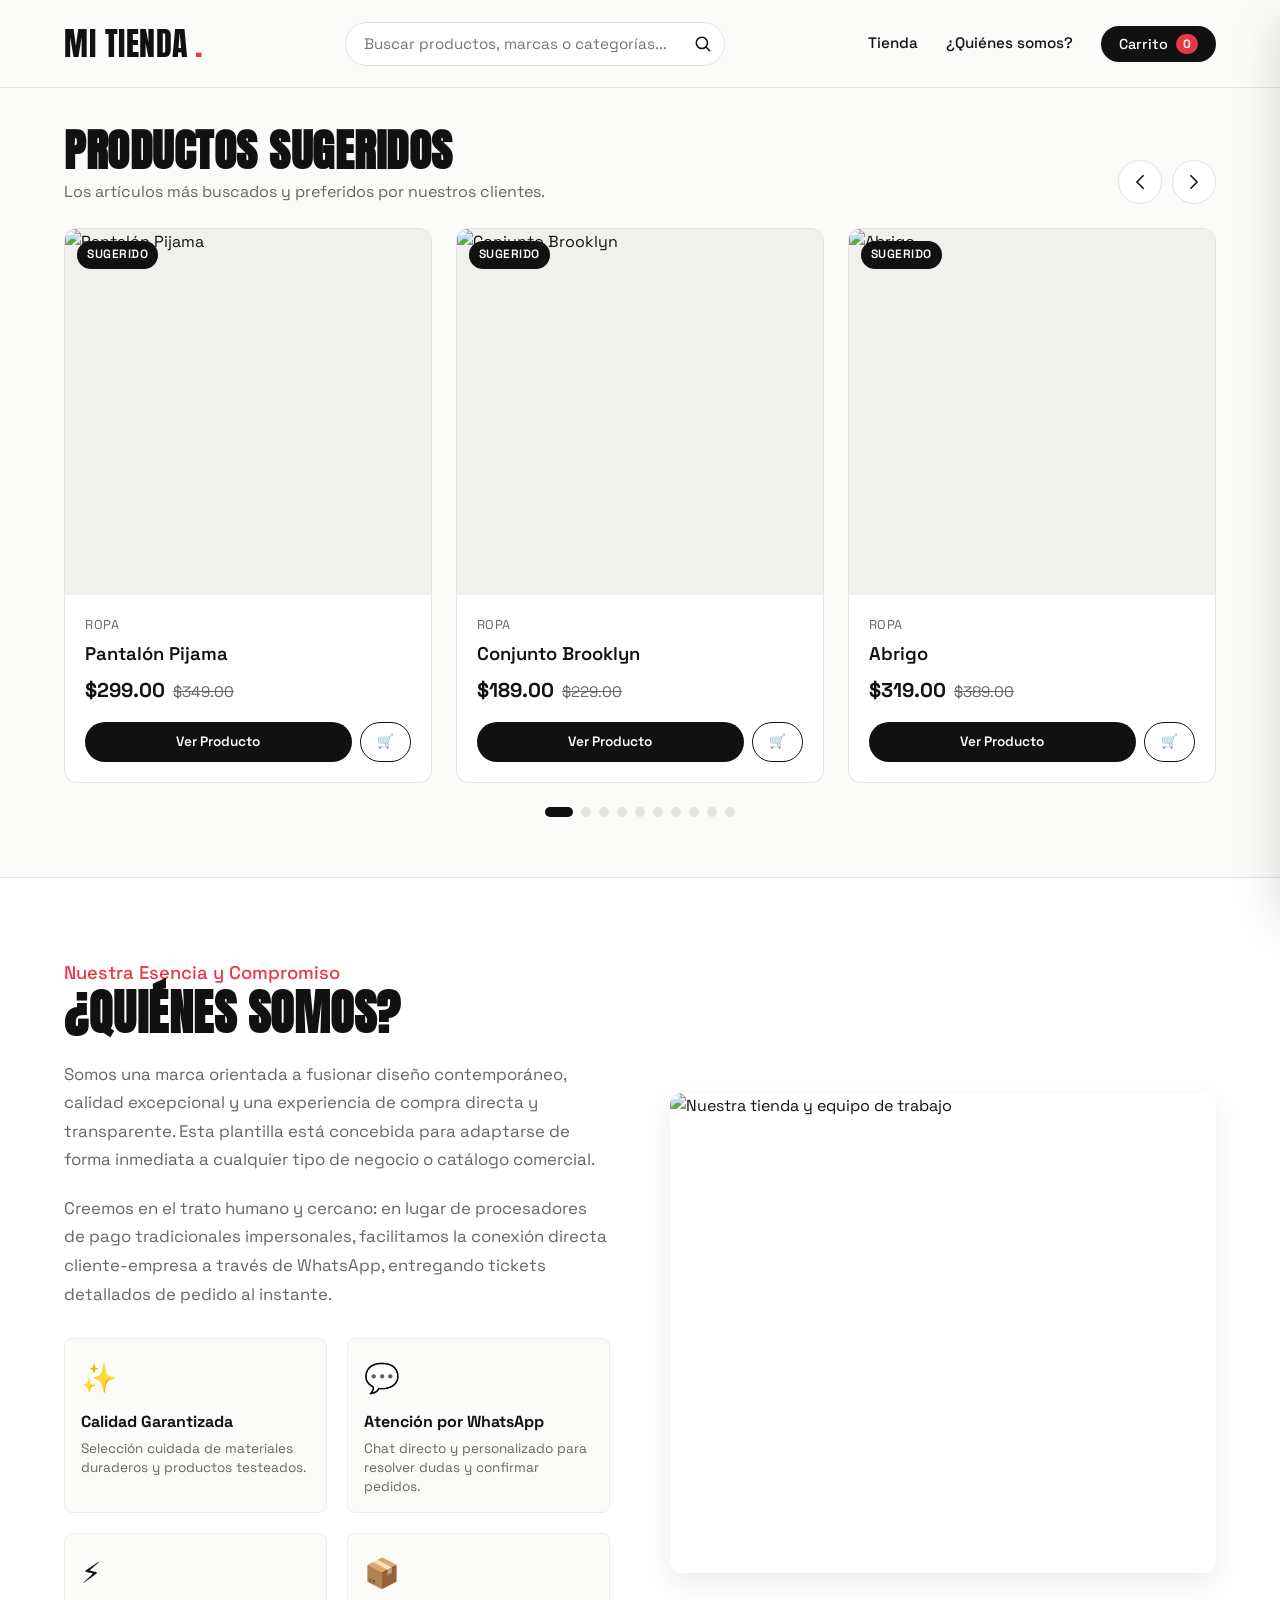
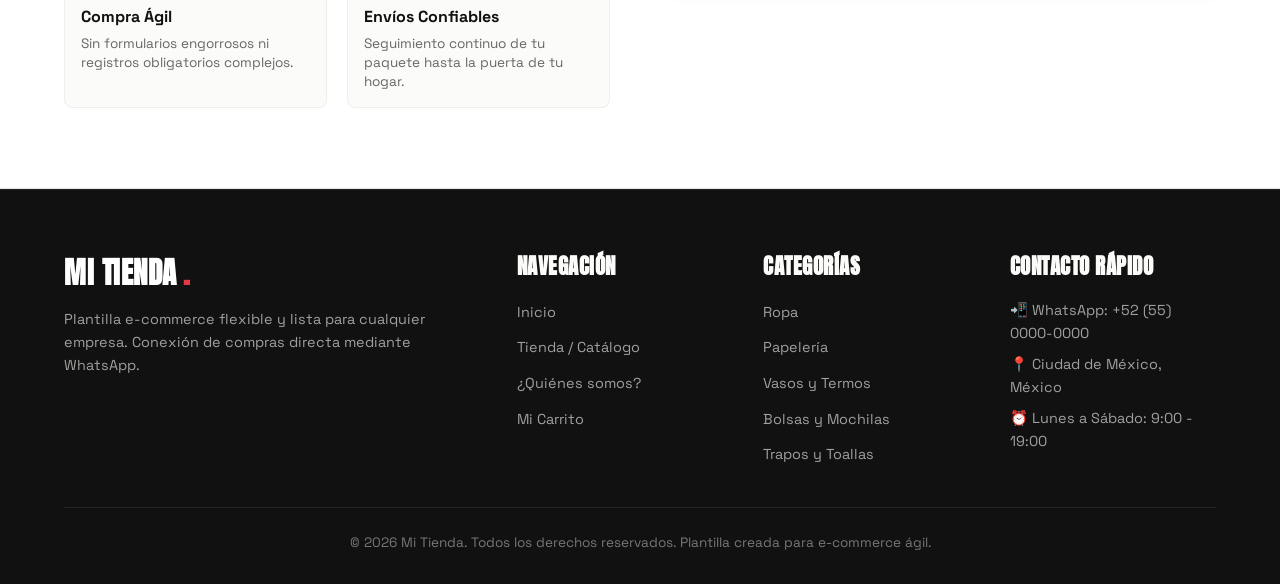
==== index.html @ 769f11dd "Versión inicial de PaginaPapeleria con catálogo de 44 productos" ====
<!DOCTYPE html>
<html lang="es">
<head>
  <meta charset="UTF-8">
  <meta name="viewport" content="width=device-width, initial-scale=1.0">
  <title>Mi Tienda | Plantilla E-commerce</title>
  
  <!-- Fuentes Google: Anton (Titulares modernos e impactantes) y Space Grotesk (Texto limpio) -->
  <link rel="preconnect" href="https://fonts.googleapis.com">
  <link rel="preconnect" href="https://fonts.gstatic.com" crossorigin>
  <link href="https://fonts.googleapis.com/css2?family=Anton&family=Space+Grotesk:wght@400;500;600;700&display=swap" rel="stylesheet">

  <link rel="stylesheet" href="style.css">
</head>
<body>

  <!-- ============================================================
       HEADER PRINCIPAL
       ============================================================ -->
  <header class="header">
    <div class="header-contenido">

      <!-- Logo de la tienda -->
      <a href="index.html" class="logo">
        Mi Tienda<span>.</span>
      </a>

      <!-- Barra de búsqueda interactiva: se expande y muestra categorías al dar clic -->
      <div class="buscador-wrapper expandible">
        <form id="form-buscador" class="buscador-form">
          <input 
            type="text" 
            id="buscador-input" 
            class="buscador-input" 
            placeholder="Buscar productos, marcas o categorías..." 
            autocomplete="off"
            aria-label="Buscar productos"
          >
          <button type="submit" class="buscador-btn" aria-label="Realizar búsqueda">
            <svg width="18" height="18" fill="none" stroke="currentColor" stroke-width="2" viewBox="0 0 24 24">
              <path stroke-linecap="round" stroke-linejoin="round" d="M21 21l-5.197-5.197m0 0A7.5 7.5 0 105.196 5.196a7.5 7.5 0 0010.607 10.607z" />
            </svg>
          </button>
        </form>

        <!-- Menú flotante de categorías que aparece al expandirse -->
        <div class="categorias-dropdown" id="categorias-dropdown">
          <div class="categorias-dropdown-titulo">Explorar por categoría</div>
          <div class="categorias-lista-chips">
            <a href="tienda.html?categoria=Ropa" class="categoria-chip">👗 Ropa</a>
            <a href="tienda.html?categoria=Papeler%C3%ADa" class="categoria-chip">✏️ Papelería</a>
            <a href="tienda.html?categoria=Vasos%20y%20Termos" class="categoria-chip">🥤 Vasos y Termos</a>
            <a href="tienda.html?categoria=Bolsas%20y%20Mochilas" class="categoria-chip">🎒 Bolsas y Mochilas</a>
            <a href="tienda.html?categoria=Trapos%20y%20Toallas" class="categoria-chip">🧼 Trapos y Toallas</a>
          </div>
        </div>
      </div>

      <!-- Botón menú móvil (hamburguesa) -->
      <button id="btn-menu" class="btn-menu" aria-label="Abrir menú" aria-expanded="false" aria-controls="menu">
        <span class="barra"></span>
        <span class="barra"></span>
        <span class="barra"></span>
      </button>

      <!-- Menú de enlaces principales -->
      <nav id="menu" class="menu" aria-label="Navegación principal">
        <a href="tienda.html" class="menu-enlace">Tienda</a>
        <a href="#acerca" class="menu-enlace">¿Quiénes somos?</a>
        <button class="btn-carrito-header" id="btn-abrir-carrito" aria-label="Ver carrito">
          <span>Carrito</span>
          <span class="badge-contador" id="contador">0</span>
        </button>
      </nav>

    </div>
  </header>

  <!-- ============================================================
       CUERPO PRINCIPAL (MAIN)
       ============================================================ -->
  <main>
    
    <!-- 1. CARRUSEL CON PRODUCTOS MÁS VENDIDOS O SUGERIDOS -->
    <section class="hero-carrusel-seccion">
      <div class="carrusel-encabezado">
        <div class="carrusel-titulos">
          <h2>Productos Sugeridos</h2>
          <p>Los artículos más buscados y preferidos por nuestros clientes.</p>
        </div>
        <div class="carrusel-controles-nav">
          <button id="carrusel-btn-prev" class="btn-carrusel-nav" aria-label="Anterior">
            <svg width="20" height="20" fill="none" stroke="currentColor" stroke-width="2" viewBox="0 0 24 24">
              <path stroke-linecap="round" stroke-linejoin="round" d="M15.75 19.5L8.25 12l7.5-7.5" />
            </svg>
          </button>
          <button id="carrusel-btn-next" class="btn-carrusel-nav" aria-label="Siguiente">
            <svg width="20" height="20" fill="none" stroke="currentColor" stroke-width="2" viewBox="0 0 24 24">
              <path stroke-linecap="round" stroke-linejoin="round" d="M8.25 4.5l7.5 7.5-7.5 7.5" />
            </svg>
          </button>
        </div>
      </div>

      <!-- Contenedor del carrusel con sus tarjetas generadas con JavaScript -->
      <div class="carrusel-viewport">
        <div class="carrusel-track" id="carrusel-track">
          <!-- Tarjetas renderizadas automáticamente desde productos.js -->
        </div>
      </div>

      <!-- Indicadores de puntos -->
      <div class="carrusel-dots" id="carrusel-dots"></div>
    </section>

    <!-- 2. APARTADO: ¿QUIÉNES SOMOS? (ACERCA DE LA EMPRESA) -->
    <section id="acerca" class="acerca-seccion">
      <div class="acerca-contenido">
        
        <div class="acerca-texto">
          <span class="acerca-subtitulo">Nuestra Esencia y Compromiso</span>
          <h2>¿Quiénes somos?</h2>
          <p>
            Somos una marca orientada a fusionar diseño contemporáneo, calidad excepcional y una experiencia de compra directa y transparente. Esta plantilla está concebida para adaptarse de forma inmediata a cualquier tipo de negocio o catálogo comercial.
          </p>
          <p>
            Creemos en el trato humano y cercano: en lugar de procesadores de pago tradicionales impersonales, facilitamos la conexión directa cliente-empresa a través de WhatsApp, entregando tickets detallados de pedido al instante.
          </p>

          <!-- Tarjetas de pilares / beneficios -->
          <div class="acerca-grid-features">
            <div class="feature-card">
              <span class="feature-icono">✨</span>
              <h4>Calidad Garantizada</h4>
              <p>Selección cuidada de materiales duraderos y productos testeados.</p>
            </div>
            <div class="feature-card">
              <span class="feature-icono">💬</span>
              <h4>Atención por WhatsApp</h4>
              <p>Chat directo y personalizado para resolver dudas y confirmar pedidos.</p>
            </div>
            <div class="feature-card">
              <span class="feature-icono">⚡</span>
              <h4>Compra Ágil</h4>
              <p>Sin formularios engorrosos ni registros obligatorios complejos.</p>
            </div>
            <div class="feature-card">
              <span class="feature-icono">📦</span>
              <h4>Envíos Confiables</h4>
              <p>Seguimiento continuo de tu paquete hasta la puerta de tu hogar.</p>
            </div>
          </div>
        </div>

        <div class="acerca-imagen-box">
          <img 
            src="https://images.unsplash.com/photo-1441986300917-64674bd600d8?auto=format&fit=crop&w=1000&q=80" 
            alt="Nuestra tienda y equipo de trabajo"
            loading="lazy"
          >
        </div>

      </div>
    </section>

  </main>

  <!-- ============================================================
       DRAWER LATERAL DEL CARRITO
       ============================================================ -->
  <div class="drawer-backdrop" id="drawer-backdrop"></div>
  <aside class="carrito-drawer" id="carrito-drawer" aria-label="Carrito de compras">
    <div class="drawer-header">
      <h3>Tu Carrito</h3>
      <button class="btn-cerrar-drawer" id="btn-cerrar-drawer" aria-label="Cerrar carrito">&times;</button>
    </div>
    
    <div class="drawer-body" id="drawer-lista-items">
      <!-- Los artículos agregados se renderizan aquí dinámicamente -->
    </div>

    <div class="drawer-footer">
      <div class="drawer-total-fila">
        <span>Total:</span>
        <span id="drawer-total-precio">$0.00</span>
      </div>
      <div class="drawer-acciones">
        <button class="btn btn-whatsapp btn-bloque" id="btn-drawer-checkout">
          Simular Compra y Mandar Ticket
        </button>
        <a href="carrito.html" class="btn btn-secundario btn-bloque">
          Ver Carrito Completo
        </a>
      </div>
    </div>
  </aside>

  <!-- ============================================================
       POP-UP / MODAL DE SIMULACIÓN DE COMPRA CON TICKET WHATSAPP
       ============================================================ -->
  <div class="modal-overlay" id="ticket-modal-overlay" role="dialog" aria-modal="true">
    <div class="ticket-card">
      <div class="ticket-header">
        <div class="ticket-header-icono">✓</div>
        <h3>¡Ticket Generado con Éxito!</h3>
        <p>Tu orden ha sido registrada para envío a WhatsApp</p>
      </div>

      <div class="ticket-cuerpo">
        <div class="ticket-meta-info">
          <span>Ticket: <strong class="ticket-numero" id="ticket-numero">#TK-000000</strong></span>
          <span id="ticket-fecha">--/--/----</span>
        </div>

        <div class="ticket-divider-dentado"></div>

        <div class="ticket-lista-articulos" id="ticket-articulos-lista">
          <!-- Filas de productos del ticket -->
        </div>

        <div class="ticket-total-fila">
          <span>Total de la Orden:</span>
          <span id="ticket-total-valor">$0.00</span>
        </div>

        <div class="ticket-alerta-info">
          <span>📱</span>
          <div>
            <strong>Simulación de Compra:</strong> En esta plantilla se crea el ticket y se simula la apertura del chat de WhatsApp con la empresa para formalizar el pedido.
          </div>
        </div>

        <div class="ticket-acciones">
          <button class="btn btn-primario btn-bloque" id="btn-cerrar-ticket">
            Aceptar y Continuar
          </button>
          <a href="tienda.html" class="btn btn-secundario btn-bloque" onclick="cerrarTicketModal()">
            Explorar más productos
          </a>
        </div>
      </div>
    </div>
  </div>

  <!-- ============================================================
       FOOTER
       ============================================================ -->
  <footer class="footer">
    <div class="footer-contenido">
      <div class="footer-col">
        <h4 class="logo" style="color: #ffffff; font-size: 1.8rem; margin-bottom: 12px;">Mi Tienda<span>.</span></h4>
        <p>
          Plantilla e-commerce flexible y lista para cualquier empresa. Conexión de compras directa mediante WhatsApp.
        </p>
      </div>
      <div class="footer-col">
        <h4>Navegación</h4>
        <ul class="footer-links">
          <li><a href="index.html">Inicio</a></li>
          <li><a href="tienda.html">Tienda / Catálogo</a></li>
          <li><a href="#acerca">¿Quiénes somos?</a></li>
          <li><a href="carrito.html">Mi Carrito</a></li>
        </ul>
      </div>
      <div class="footer-col">
        <h4>Categorías</h4>
        <ul class="footer-links">
          <li><a href="tienda.html?categoria=Ropa">Ropa</a></li>
          <li><a href="tienda.html?categoria=Papeler%C3%ADa">Papelería</a></li>
          <li><a href="tienda.html?categoria=Vasos%20y%20Termos">Vasos y Termos</a></li>
          <li><a href="tienda.html?categoria=Bolsas%20y%20Mochilas">Bolsas y Mochilas</a></li>
          <li><a href="tienda.html?categoria=Trapos%20y%20Toallas">Trapos y Toallas</a></li>
        </ul>
      </div>
      <div class="footer-col">
        <h4>Contacto Rápido</h4>
        <p style="margin-bottom: 8px;">📲 WhatsApp: +52 (55) 0000-0000</p>
        <p style="margin-bottom: 8px;">📍 Ciudad de México, México</p>
        <p>⏰ Lunes a Sábado: 9:00 - 19:00</p>
      </div>
    </div>
    <div class="footer-bottom">
      &copy; 2026 Mi Tienda. Todos los derechos reservados. Plantilla creada para e-commerce ágil.
    </div>
  </footer>

  <!-- Scripts: Datos modulares y lógica de la plantilla -->
  <script src="productos.js"></script>
  <script src="script.js"></script>
</body>
</html>
---- style.css ----
/* ============================================================
   ESTILOS GENERALES Y VARIABLES - PLANTILLA E-COMMERCE
   ============================================================ */
:root {
  --color-fondo: #fbfbf9;
  --color-superficie: #ffffff;
  --color-texto: #111111;
  --color-texto-secundario: #666663;
  --color-borde: #e3e3df;
  --color-borde-suave: #eeeeea;
  --color-acento: #111111;
  --color-acento-hover: #333333;
  --color-destacado: #e63946;
  --color-whatsapp: #25d366;
  --color-whatsapp-oscuro: #128c7e;
  --color-badge-bg: #f0f0ec;
  --sombra-suave: 0 4px 16px rgba(0, 0, 0, 0.05);
  --sombra-media: 0 10px 30px rgba(0, 0, 0, 0.08);
  --sombra-elevada: 0 20px 45px rgba(0, 0, 0, 0.15);
  
  --fuente-titulo: "Anton", "Bebas Neue", Impact, sans-serif;
  --fuente-texto: "Space Grotesk", system-ui, -apple-system, "Segoe UI", sans-serif;
  
  --alto-header: 88px;
  --margen-lateral: 5vw;
  --radio-borde: 12px;
  --radio-borde-sm: 8px;
  --radio-borde-full: 9999px;
  --transicion-rapida: 0.25s cubic-bezier(0.16, 1, 0.3, 1);
}

/* Reset y caja */
*, *::before, *::after {
  box-sizing: border-box;
  margin: 0;
  padding: 0;
}

html {
  scroll-behavior: smooth;
}

body {
  font-family: var(--fuente-texto);
  background: var(--color-fondo);
  color: var(--color-texto);
  line-height: 1.6;
  padding-top: var(--alto-header);
  min-height: 100vh;
  display: flex;
  flex-direction: column;
}

img {
  max-width: 100%;
  height: auto;
  display: block;
}

button, input, select {
  font-family: inherit;
}

a {
  color: inherit;
  text-decoration: none;
}

/* ============================================================
   HEADER PRINCIPAL
   ============================================================ */
.header {
  position: fixed;
  top: 0;
  left: 0;
  right: 0;
  z-index: 1000;
  height: var(--alto-header);
  background: rgba(251, 251, 249, 0.95);
  backdrop-filter: blur(12px);
  border-bottom: 1px solid var(--color-borde);
  transition: all var(--transicion-rapida);
}

.header-contenido {
  display: flex;
  align-items: center;
  justify-content: space-between;
  height: 100%;
  padding: 0 var(--margen-lateral);
  gap: 20px;
  max-width: 1440px;
  margin: 0 auto;
}

/* Logo */
.logo {
  font-family: var(--fuente-titulo);
  font-size: 2rem;
  letter-spacing: 0.5px;
  text-transform: uppercase;
  color: var(--color-texto);
  display: inline-flex;
  align-items: center;
  gap: 6px;
  white-space: nowrap;
  flex-shrink: 0;
}

.logo span {
  color: var(--color-destacado);
}

/* Contenedor del Buscador */
.buscador-wrapper {
  position: relative;
  flex: 0 1 380px;
  transition: flex var(--transicion-rapida), width var(--transicion-rapida);
}

/* Expansión en index.html cuando el input tiene foco o está activo */
.buscador-wrapper.expandible.expandido,
.buscador-wrapper.expandible:focus-within {
  flex: 0 1 540px;
}

.buscador-form {
  position: relative;
  display: flex;
  align-items: center;
  width: 100%;
}

.buscador-input {
  width: 100%;
  height: 44px;
  padding: 0 44px 0 18px;
  background: var(--color-superficie);
  border: 1px solid var(--color-borde);
  border-radius: var(--radio-borde-full);
  font-size: 0.95rem;
  color: var(--color-texto);
  transition: all var(--transicion-rapida);
  outline: none;
}

.buscador-input:focus {
  border-color: var(--color-texto);
  box-shadow: 0 0 0 3px rgba(17, 17, 17, 0.08);
}

.buscador-btn {
  position: absolute;
  right: 6px;
  top: 50%;
  transform: translateY(-50%);
  width: 32px;
  height: 32px;
  border-radius: 50%;
  border: none;
  background: none;
  color: var(--color-texto);
  cursor: pointer;
  display: flex;
  align-items: center;
  justify-content: center;
  transition: background var(--transicion-rapida);
}

.buscador-btn:hover {
  background: var(--color-badge-bg);
}

/* Menú flotante de categorías que aparece al expandirse en index */
.categorias-dropdown {
  position: absolute;
  top: calc(100% + 10px);
  left: 0;
  right: 0;
  background: var(--color-superficie);
  border: 1px solid var(--color-borde);
  border-radius: var(--radio-borde);
  padding: 16px;
  box-shadow: var(--sombra-elevada);
  opacity: 0;
  visibility: hidden;
  transform: translateY(-8px);
  transition: all var(--transicion-rapida);
  z-index: 1001;
}

.buscador-wrapper.expandible.mostrar-dropdown .categorias-dropdown {
  opacity: 1;
  visibility: visible;
  transform: translateY(0);
}

.categorias-dropdown-titulo {
  font-size: 0.75rem;
  text-transform: uppercase;
  letter-spacing: 1px;
  color: var(--color-texto-secundario);
  margin-bottom: 12px;
  font-weight: 600;
}

.categorias-lista-chips {
  display: flex;
  flex-wrap: wrap;
  gap: 8px;
}

.categoria-chip {
  padding: 6px 14px;
  background: var(--color-badge-bg);
  border: 1px solid transparent;
  border-radius: var(--radio-borde-full);
  font-size: 0.85rem;
  color: var(--color-texto);
  cursor: pointer;
  transition: all 0.2s ease;
  white-space: nowrap;
}

.categoria-chip:hover {
  background: var(--color-texto);
  color: #ffffff;
  transform: translateY(-1px);
}

/* Menú de navegación */
.menu {
  display: flex;
  align-items: center;
  gap: 28px;
  flex-shrink: 0;
}

.menu-enlace {
  position: relative;
  font-size: 0.95rem;
  font-weight: 500;
  color: var(--color-texto);
  text-decoration: none;
  padding: 6px 0;
  transition: color 0.2s ease;
  display: inline-flex;
  align-items: center;
  gap: 6px;
}

.menu-enlace:hover {
  color: var(--color-destacado);
}

.menu-enlace::after {
  content: "";
  position: absolute;
  left: 0;
  bottom: 0;
  width: 100%;
  height: 2px;
  background: var(--color-destacado);
  transform: scaleX(0);
  transform-origin: left;
  transition: transform 0.25s ease;
}

.menu-enlace:hover::after,
.menu-enlace.activo::after {
  transform: scaleX(1);
}

/* Botón Carrito en Header */
.btn-carrito-header {
  position: relative;
  display: inline-flex;
  align-items: center;
  gap: 8px;
  background: var(--color-texto);
  color: #ffffff;
  padding: 8px 18px;
  border-radius: var(--radio-borde-full);
  border: none;
  font-weight: 500;
  font-size: 0.9rem;
  cursor: pointer;
  transition: transform 0.2s ease, background 0.2s ease;
}

.btn-carrito-header:hover {
  background: var(--color-acento-hover);
  transform: translateY(-1px);
}

.badge-contador {
  background: var(--color-destacado);
  color: #ffffff;
  font-size: 0.75rem;
  font-weight: bold;
  padding: 2px 7px;
  border-radius: var(--radio-borde-full);
}

/* Botón hamburguesa (móvil) */
.btn-menu {
  display: none;
  flex-direction: column;
  justify-content: center;
  gap: 5px;
  width: 40px;
  height: 40px;
  padding: 8px;
  border: none;
  background: none;
  cursor: pointer;
  z-index: 1002;
}

.btn-menu .barra {
  display: block;
  width: 100%;
  height: 2px;
  background: var(--color-texto);
  transition: transform 0.3s, opacity 0.3s;
}

.btn-menu.abierto .barra:nth-child(1) {
  transform: translateY(7px) rotate(45deg);
}

.btn-menu.abierto .barra:nth-child(2) {
  opacity: 0;
}

.btn-menu.abierto .barra:nth-child(3) {
  transform: translateY(-7px) rotate(-45deg);
}

/* ============================================================
   DRAWER / OFFCANVAS DEL CARRITO
   ============================================================ */
.drawer-backdrop {
  position: fixed;
  top: 0;
  left: 0;
  right: 0;
  bottom: 0;
  background: rgba(0, 0, 0, 0.45);
  backdrop-filter: blur(4px);
  z-index: 2000;
  opacity: 0;
  visibility: hidden;
  transition: all 0.3s ease;
}

.drawer-backdrop.activo {
  opacity: 1;
  visibility: visible;
}

.carrito-drawer {
  position: fixed;
  top: 0;
  right: 0;
  bottom: 0;
  width: 100%;
  max-width: 440px;
  background: var(--color-superficie);
  box-shadow: var(--sombra-elevada);
  z-index: 2001;
  transform: translateX(100%);
  transition: transform 0.35s cubic-bezier(0.16, 1, 0.3, 1);
  display: flex;
  flex-direction: column;
}

.carrito-drawer.abierto {
  transform: translateX(0);
}

.drawer-header {
  display: flex;
  align-items: center;
  justify-content: space-between;
  padding: 20px 24px;
  border-bottom: 1px solid var(--color-borde);
}

.drawer-header h3 {
  font-family: var(--fuente-titulo);
  font-size: 1.4rem;
  letter-spacing: 0.5px;
}

.btn-cerrar-drawer {
  background: none;
  border: none;
  font-size: 1.5rem;
  cursor: pointer;
  color: var(--color-texto-secundario);
  transition: color 0.2s;
}

.btn-cerrar-drawer:hover {
  color: var(--color-texto);
}

.drawer-body {
  flex: 1;
  overflow-y: auto;
  padding: 20px 24px;
}

.drawer-item {
  display: flex;
  gap: 16px;
  padding-bottom: 16px;
  margin-bottom: 16px;
  border-bottom: 1px solid var(--color-borde-suave);
  align-items: center;
}

.drawer-item-img {
  width: 70px;
  height: 70px;
  border-radius: var(--radio-borde-sm);
  object-fit: cover;
  background: var(--color-badge-bg);
}

.drawer-item-info {
  flex: 1;
}

.drawer-item-titulo {
  font-weight: 500;
  font-size: 0.95rem;
  margin-bottom: 4px;
  line-height: 1.3;
}

.drawer-item-precio {
  font-size: 0.9rem;
  font-weight: 600;
  color: var(--color-texto);
}

.drawer-item-cantidad {
  display: flex;
  align-items: center;
  gap: 10px;
  margin-top: 8px;
}

.btn-cant {
  width: 24px;
  height: 24px;
  border: 1px solid var(--color-borde);
  border-radius: 4px;
  background: var(--color-superficie);
  cursor: pointer;
  display: inline-flex;
  align-items: center;
  justify-content: center;
  font-weight: bold;
}

.btn-cant:hover {
  background: var(--color-badge-bg);
}

.btn-eliminar-item {
  background: none;
  border: none;
  color: #999;
  cursor: pointer;
  font-size: 1.1rem;
  padding: 4px;
  transition: color 0.2s;
}

.btn-eliminar-item:hover {
  color: var(--color-destacado);
}

.carrito-vacio-msg {
  text-align: center;
  padding: 40px 20px;
  color: var(--color-texto-secundario);
}

.carrito-vacio-msg svg {
  margin: 0 auto 16px;
  opacity: 0.4;
}

.drawer-footer {
  padding: 20px 24px;
  border-top: 1px solid var(--color-borde);
  background: #fafaf8;
}

.drawer-total-fila {
  display: flex;
  justify-content: space-between;
  align-items: center;
  margin-bottom: 16px;
  font-size: 1.1rem;
  font-weight: 600;
}

.drawer-total-fila span:last-child {
  font-size: 1.3rem;
  font-weight: 700;
}

.drawer-acciones {
  display: flex;
  flex-direction: column;
  gap: 10px;
}

/* ============================================================
   BOTONES ESTILIZADOS
   ============================================================ */
.btn {
  display: inline-flex;
  align-items: center;
  justify-content: center;
  gap: 8px;
  padding: 12px 24px;
  border-radius: var(--radio-borde-full);
  font-size: 0.95rem;
  font-weight: 600;
  cursor: pointer;
  border: 1px solid transparent;
  transition: all 0.2s ease;
  text-decoration: none;
  text-align: center;
}

.btn-primario {
  background: var(--color-texto);
  color: #ffffff;
}

.btn-primario:hover {
  background: var(--color-acento-hover);
  transform: translateY(-2px);
  box-shadow: var(--sombra-media);
}

.btn-secundario {
  background: transparent;
  border-color: var(--color-texto);
  color: var(--color-texto);
}

.btn-secundario:hover {
  background: var(--color-texto);
  color: #ffffff;
}

.btn-whatsapp {
  background: var(--color-whatsapp);
  color: #ffffff;
}

.btn-whatsapp:hover {
  background: var(--color-whatsapp-oscuro);
  transform: translateY(-2px);
  box-shadow: 0 8px 20px rgba(37, 211, 102, 0.3);
}

.btn-sm {
  padding: 8px 16px;
  font-size: 0.85rem;
}

.btn-bloque {
  width: 100%;
}

/* ============================================================
   HERO / CARRUSEL DE PRODUCTOS DESTACADOS (index.html)
   ============================================================ */
.hero-carrusel-seccion {
  padding: 40px var(--margen-lateral) 60px;
  max-width: 1440px;
  margin: 0 auto;
  width: 100%;
}

.carrusel-encabezado {
  display: flex;
  justify-content: space-between;
  align-items: flex-end;
  margin-bottom: 24px;
}

.carrusel-titulos h2 {
  font-family: var(--fuente-titulo);
  font-size: 2.8rem;
  line-height: 1;
  text-transform: uppercase;
  letter-spacing: 0.5px;
}

.carrusel-titulos p {
  color: var(--color-texto-secundario);
  font-size: 1rem;
  margin-top: 6px;
}

.carrusel-controles-nav {
  display: flex;
  gap: 10px;
}

.btn-carrusel-nav {
  width: 44px;
  height: 44px;
  border-radius: 50%;
  background: var(--color-superficie);
  border: 1px solid var(--color-borde);
  display: flex;
  align-items: center;
  justify-content: center;
  cursor: pointer;
  transition: all 0.2s ease;
  color: var(--color-texto);
}

.btn-carrusel-nav:hover {
  background: var(--color-texto);
  color: #ffffff;
}

/* Contenedor del Carrusel */
.carrusel-viewport {
  overflow: hidden;
  position: relative;
  border-radius: var(--radio-borde);
}

.carrusel-track {
  display: flex;
  transition: transform 0.5s cubic-bezier(0.25, 1, 0.5, 1);
  gap: 24px;
}

/* Tarjeta de Producto */
.producto-card {
  flex: 0 0 calc((100% - 48px) / 3); /* 3 por fila en desktop */
  background: var(--color-superficie);
  border: 1px solid var(--color-borde);
  border-radius: var(--radio-borde);
  overflow: hidden;
  transition: all var(--transicion-rapida);
  display: flex;
  flex-direction: column;
}

.producto-card:hover {
  transform: translateY(-6px);
  box-shadow: var(--sombra-media);
  border-color: #cfcfcb;
}

.producto-card-img-wrapper {
  position: relative;
  aspect-ratio: 4 / 4;
  overflow: hidden;
  background: #f0f0ec;
}

.producto-card-img {
  width: 100%;
  height: 100%;
  object-fit: cover;
  transition: transform 0.4s ease;
}

.producto-card:hover .producto-card-img {
  transform: scale(1.05);
}

.badge-tag {
  position: absolute;
  top: 12px;
  left: 12px;
  background: var(--color-texto);
  color: #ffffff;
  padding: 4px 10px;
  border-radius: var(--radio-borde-full);
  font-size: 0.75rem;
  font-weight: 600;
  text-transform: uppercase;
  letter-spacing: 0.5px;
}

.producto-card-cuerpo {
  padding: 20px;
  display: flex;
  flex-direction: column;
  flex: 1;
}

.producto-card-categoria {
  font-size: 0.8rem;
  color: var(--color-texto-secundario);
  text-transform: uppercase;
  letter-spacing: 0.5px;
  margin-bottom: 6px;
}

.producto-card-titulo {
  font-size: 1.15rem;
  font-weight: 600;
  margin-bottom: 8px;
  line-height: 1.3;
}

.producto-card-precios {
  display: flex;
  align-items: baseline;
  gap: 8px;
  margin-top: auto;
  margin-bottom: 16px;
}

.precio-actual {
  font-size: 1.25rem;
  font-weight: 700;
  color: var(--color-texto);
}

.precio-anterior {
  font-size: 0.95rem;
  color: var(--color-texto-secundario);
  text-decoration: line-through;
}

.producto-card-acciones {
  display: flex;
  gap: 8px;
}

/* Indicadores de puntos */
.carrusel-dots {
  display: flex;
  justify-content: center;
  gap: 8px;
  margin-top: 24px;
}

.carrusel-dot {
  width: 10px;
  height: 10px;
  border-radius: 50%;
  background: var(--color-borde);
  border: none;
  cursor: pointer;
  transition: all 0.3s;
}

.carrusel-dot.activo {
  background: var(--color-texto);
  width: 28px;
  border-radius: var(--radio-borde-full);
}

/* ============================================================
   SECCIÓN ¿QUIÉNES SOMOS? (index.html)
   ============================================================ */
.acerca-seccion {
  padding: 80px var(--margen-lateral);
  background: var(--color-superficie);
  border-top: 1px solid var(--color-borde);
  border-bottom: 1px solid var(--color-borde);
  width: 100%;
}

.acerca-contenido {
  max-width: 1440px;
  margin: 0 auto;
  display: grid;
  grid-template-columns: 1fr 1fr;
  gap: 60px;
  align-items: center;
}

.acerca-texto h2 {
  font-family: var(--fuente-titulo);
  font-size: 3rem;
  line-height: 1.1;
  text-transform: uppercase;
  margin-bottom: 20px;
  letter-spacing: 0.5px;
}

.acerca-subtitulo {
  font-size: 1.15rem;
  font-weight: 500;
  color: var(--color-destacado);
  margin-bottom: 16px;
}

.acerca-texto p {
  color: var(--color-texto-secundario);
  margin-bottom: 20px;
  font-size: 1.05rem;
  line-height: 1.7;
}

.acerca-grid-features {
  display: grid;
  grid-template-columns: 1fr 1fr;
  gap: 20px;
  margin-top: 30px;
}

.feature-card {
  padding: 16px;
  border-radius: var(--radio-borde-sm);
  background: var(--color-fondo);
  border: 1px solid var(--color-borde-suave);
}

.feature-icono {
  font-size: 1.8rem;
  margin-bottom: 8px;
  display: inline-block;
}

.feature-card h4 {
  font-size: 1rem;
  margin-bottom: 4px;
}

.feature-card p {
  font-size: 0.85rem;
  color: var(--color-texto-secundario);
  margin-bottom: 0;
  line-height: 1.4;
}

.acerca-imagen-box {
  position: relative;
  border-radius: var(--radio-borde);
  overflow: hidden;
  box-shadow: var(--sombra-media);
}

.acerca-imagen-box img {
  width: 100%;
  height: 480px;
  object-fit: cover;
}

/* ============================================================
   CATÁLOGO Y RESULTADOS DE BÚSQUEDA (tienda.html)
   ============================================================ */
.tienda-seccion {
  padding: 40px var(--margen-lateral) 80px;
  max-width: 1440px;
  margin: 0 auto;
  width: 100%;
}

.tienda-header-filtros {
  margin-bottom: 36px;
  display: flex;
  flex-direction: column;
  gap: 20px;
}

.tienda-titular {
  display: flex;
  justify-content: space-between;
  align-items: baseline;
  flex-wrap: wrap;
  gap: 12px;
}

.tienda-titular h1 {
  font-family: var(--fuente-titulo);
  font-size: 3rem;
  text-transform: uppercase;
  letter-spacing: 0.5px;
}

.contador-resultados {
  font-size: 0.95rem;
  color: var(--color-texto-secundario);
}

.filtros-categorias-bar {
  display: flex;
  flex-wrap: wrap;
  gap: 10px;
  align-items: center;
}

.btn-filtro {
  padding: 8px 18px;
  border-radius: var(--radio-borde-full);
  border: 1px solid var(--color-borde);
  background: var(--color-superficie);
  color: var(--color-texto);
  font-size: 0.9rem;
  font-weight: 500;
  cursor: pointer;
  transition: all 0.2s ease;
}

.btn-filtro:hover {
  border-color: var(--color-texto);
}

.btn-filtro.activo {
  background: var(--color-texto);
  color: #ffffff;
  border-color: var(--color-texto);
}

.cuadricula-productos {
  display: grid;
  grid-template-columns: repeat(auto-fill, minmax(280px, 1fr));
  gap: 28px;
}

.sin-resultados {
  grid-column: 1 / -1;
  text-align: center;
  padding: 80px 20px;
  background: var(--color-superficie);
  border: 1px dashed var(--color-borde);
  border-radius: var(--radio-borde);
}

.sin-resultados h3 {
  font-size: 1.5rem;
  margin-bottom: 8px;
}

.sin-resultados p {
  color: var(--color-texto-secundario);
  margin-bottom: 24px;
}

/* ============================================================
   DETALLE DE PRODUCTO (producto.html)
   ============================================================ */
.detalle-seccion {
  padding: 40px var(--margen-lateral) 80px;
  max-width: 1240px;
  margin: 0 auto;
  width: 100%;
}

.migas-pan {
  display: flex;
  align-items: center;
  gap: 8px;
  font-size: 0.9rem;
  color: var(--color-texto-secundario);
  margin-bottom: 30px;
}

.migas-pan a:hover {
  color: var(--color-texto);
}

.detalle-grid {
  display: grid;
  grid-template-columns: 1fr 1fr;
  gap: 50px;
  background: var(--color-superficie);
  padding: 40px;
  border-radius: var(--radio-borde);
  border: 1px solid var(--color-borde);
  box-shadow: var(--sombra-suave);
}

/* Galería de imágenes */
.galeria-contenedor {
  display: flex;
  flex-direction: column;
  gap: 16px;
}

.imagen-principal-box {
  aspect-ratio: 1 / 1;
  border-radius: var(--radio-borde);
  overflow: hidden;
  background: #f0f0ec;
  border: 1px solid var(--color-borde);
}

.imagen-principal-box img {
  width: 100%;
  height: 100%;
  object-fit: cover;
  transition: transform 0.3s ease;
}

.miniaturas-row {
  display: flex;
  gap: 12px;
}

.miniatura-btn {
  width: 80px;
  height: 80px;
  border-radius: var(--radio-borde-sm);
  border: 2px solid transparent;
  overflow: hidden;
  cursor: pointer;
  padding: 0;
  background: #f0f0ec;
  transition: border-color 0.2s ease;
}

.miniatura-btn.activa {
  border-color: var(--color-texto);
}

.miniatura-btn img {
  width: 100%;
  height: 100%;
  object-fit: cover;
}

/* Información del producto */
.detalle-info {
  display: flex;
  flex-direction: column;
}

.detalle-categoria-tag {
  align-self: flex-start;
  font-size: 0.85rem;
  text-transform: uppercase;
  letter-spacing: 1px;
  font-weight: 600;
  color: var(--color-destacado);
  margin-bottom: 12px;
}

.detalle-titulo {
  font-family: var(--fuente-titulo);
  font-size: 2.6rem;
  line-height: 1.1;
  text-transform: uppercase;
  letter-spacing: 0.5px;
  margin-bottom: 16px;
}

.detalle-precios-box {
  display: flex;
  align-items: baseline;
  gap: 12px;
  margin-bottom: 24px;
}

.detalle-precio {
  font-size: 2rem;
  font-weight: 700;
  color: var(--color-texto);
}

.detalle-precio-anterior {
  font-size: 1.2rem;
  color: var(--color-texto-secundario);
  text-decoration: line-through;
}

.detalle-descripcion {
  color: var(--color-texto-secundario);
  font-size: 1.05rem;
  line-height: 1.7;
  margin-bottom: 28px;
  padding-bottom: 24px;
  border-bottom: 1px solid var(--color-borde-suave);
}

.selector-cantidad-wrapper {
  display: flex;
  align-items: center;
  gap: 16px;
  margin-bottom: 28px;
}

.cantidad-control {
  display: flex;
  align-items: center;
  border: 1px solid var(--color-borde);
  border-radius: var(--radio-borde-full);
  background: var(--color-fondo);
  padding: 4px;
}

.cantidad-control button {
  width: 36px;
  height: 36px;
  border-radius: 50%;
  border: none;
  background: var(--color-superficie);
  cursor: pointer;
  font-size: 1.1rem;
  display: flex;
  align-items: center;
  justify-content: center;
  box-shadow: 0 2px 4px rgba(0,0,0,0.05);
}

.cantidad-control span {
  width: 44px;
  text-align: center;
  font-weight: 600;
}

.detalle-acciones {
  display: flex;
  flex-direction: column;
  gap: 12px;
  margin-bottom: 30px;
}

.garantias-lista {
  margin-top: auto;
  display: flex;
  flex-direction: column;
  gap: 10px;
  padding-top: 20px;
  border-top: 1px solid var(--color-borde-suave);
  font-size: 0.9rem;
  color: var(--color-texto-secundario);
}

.garantia-item {
  display: flex;
  align-items: center;
  gap: 10px;
}

/* ============================================================
   PÁGINA COMPLETA DE CARRITO (carrito.html)
   ============================================================ */
.carrito-pagina-seccion {
  padding: 40px var(--margen-lateral) 80px;
  max-width: 1240px;
  margin: 0 auto;
  width: 100%;
}

.carrito-pagina-seccion h1 {
  font-family: var(--fuente-titulo);
  font-size: 3rem;
  text-transform: uppercase;
  margin-bottom: 30px;
}

.carrito-grid-layout {
  display: grid;
  grid-template-columns: 2fr 1fr;
  gap: 40px;
}

.carrito-tabla-box {
  background: var(--color-superficie);
  border: 1px solid var(--color-borde);
  border-radius: var(--radio-borde);
  padding: 24px;
}

.carrito-item-row {
  display: grid;
  grid-template-columns: 80px 1fr auto auto;
  gap: 20px;
  align-items: center;
  padding: 16px 0;
  border-bottom: 1px solid var(--color-borde-suave);
}

.carrito-item-row:last-child {
  border-bottom: none;
}

.carrito-item-row-img {
  width: 80px;
  height: 80px;
  object-fit: cover;
  border-radius: var(--radio-borde-sm);
}

.carrito-resumen-card {
  background: var(--color-superficie);
  border: 1px solid var(--color-borde);
  border-radius: var(--radio-borde);
  padding: 24px;
  height: fit-content;
  box-shadow: var(--sombra-suave);
}

.carrito-resumen-card h3 {
  font-family: var(--fuente-titulo);
  font-size: 1.5rem;
  margin-bottom: 20px;
}

.resumen-linea {
  display: flex;
  justify-content: space-between;
  margin-bottom: 12px;
  color: var(--color-texto-secundario);
}

.resumen-linea.total {
  font-size: 1.25rem;
  font-weight: 700;
  color: var(--color-texto);
  border-top: 1px solid var(--color-borde);
  padding-top: 16px;
  margin-top: 16px;
}

/* ============================================================
   MODAL / POP-UP ELEGANTE DE SIMULACIÓN DE COMPRA CON TICKET
   ============================================================ */
.modal-overlay {
  position: fixed;
  top: 0;
  left: 0;
  right: 0;
  bottom: 0;
  background: rgba(0, 0, 0, 0.65);
  backdrop-filter: blur(6px);
  z-index: 3000;
  display: flex;
  align-items: center;
  justify-content: center;
  padding: 20px;
  opacity: 0;
  visibility: hidden;
  transition: all 0.3s cubic-bezier(0.16, 1, 0.3, 1);
}

.modal-overlay.activo {
  opacity: 1;
  visibility: visible;
}

.ticket-card {
  background: var(--color-superficie);
  width: 100%;
  max-width: 480px;
  border-radius: 16px;
  overflow: hidden;
  box-shadow: var(--sombra-elevada);
  transform: translateY(20px) scale(0.96);
  transition: all 0.35s cubic-bezier(0.16, 1, 0.3, 1);
  border: 1px solid var(--color-borde);
}

.modal-overlay.activo .ticket-card {
  transform: translateY(0) scale(1);
}

.ticket-header {
  background: var(--color-whatsapp);
  color: #ffffff;
  padding: 24px;
  text-align: center;
  position: relative;
}

.ticket-header-icono {
  width: 54px;
  height: 54px;
  background: rgba(255, 255, 255, 0.2);
  border-radius: 50%;
  display: flex;
  align-items: center;
  justify-content: center;
  margin: 0 auto 12px;
  font-size: 1.8rem;
}

.ticket-header h3 {
  font-size: 1.35rem;
  font-weight: 700;
  margin-bottom: 4px;
}

.ticket-header p {
  font-size: 0.85rem;
  opacity: 0.95;
}

/* Cuerpo del ticket con aspecto de recibo */
.ticket-cuerpo {
  padding: 24px;
  position: relative;
}

.ticket-divider-dentado {
  position: relative;
  height: 20px;
  margin: 0 -24px 20px;
  background: repeating-linear-gradient(
    90deg,
    transparent,
    transparent 10px,
    var(--color-borde) 10px,
    var(--color-borde) 20px
  );
  height: 1px;
}

.ticket-meta-info {
  display: flex;
  justify-content: space-between;
  margin-bottom: 16px;
  font-size: 0.85rem;
  color: var(--color-texto-secundario);
}

.ticket-numero {
  font-weight: 700;
  color: var(--color-texto);
}

.ticket-lista-articulos {
  max-height: 180px;
  overflow-y: auto;
  border-top: 1px dashed var(--color-borde);
  border-bottom: 1px dashed var(--color-borde);
  padding: 12px 0;
  margin-bottom: 16px;
}

.ticket-articulo-fila {
  display: flex;
  justify-content: space-between;
  margin-bottom: 8px;
  font-size: 0.9rem;
}

.ticket-total-fila {
  display: flex;
  justify-content: space-between;
  font-size: 1.25rem;
  font-weight: 700;
  margin-bottom: 20px;
}

.ticket-alerta-info {
  background: #f0fdf4;
  border: 1px solid #bbf7d0;
  color: #166534;
  padding: 12px;
  border-radius: var(--radio-borde-sm);
  font-size: 0.85rem;
  margin-bottom: 20px;
  display: flex;
  gap: 10px;
  align-items: flex-start;
}

.ticket-acciones {
  display: flex;
  flex-direction: column;
  gap: 10px;
}

/* ============================================================
   FOOTER
   ============================================================ */
.footer {
  margin-top: auto;
  background: #111111;
  color: #fbfbf9;
  padding: 60px var(--margen-lateral) 30px;
  border-top: 1px solid #222222;
}

.footer-contenido {
  max-width: 1440px;
  margin: 0 auto;
  display: grid;
  grid-template-columns: 2fr 1fr 1fr 1fr;
  gap: 40px;
  margin-bottom: 40px;
}

.footer-col h4 {
  font-family: var(--fuente-titulo);
  font-size: 1.3rem;
  letter-spacing: 0.5px;
  margin-bottom: 16px;
  text-transform: uppercase;
}

.footer-col p {
  color: #a0a09e;
  font-size: 0.9rem;
  line-height: 1.6;
}

.footer-links {
  list-style: none;
  display: flex;
  flex-direction: column;
  gap: 10px;
}

.footer-links a {
  color: #a0a09e;
  font-size: 0.9rem;
  transition: color 0.2s;
}

.footer-links a:hover {
  color: #ffffff;
}

.footer-bottom {
  max-width: 1440px;
  margin: 0 auto;
  padding-top: 24px;
  border-top: 1px solid #222222;
  text-align: center;
  font-size: 0.85rem;
  color: #777775;
}

/* ============================================================
   RESPONSIVIDAD Y ADAPTACIÓN MÓVIL
   ============================================================ */
@media (max-width: 1024px) {
  :root {
    --margen-lateral: 24px;
  }
  
  .producto-card {
    flex: 0 0 calc((100% - 24px) / 2); /* 2 por fila en tablet */
  }

  .acerca-contenido {
    grid-template-columns: 1fr;
    gap: 40px;
  }

  .detalle-grid {
    grid-template-columns: 1fr;
    padding: 24px;
  }

  .carrito-grid-layout {
    grid-template-columns: 1fr;
  }

  .footer-contenido {
    grid-template-columns: 1fr 1fr;
  }
}

@media (max-width: 768px) {
  :root {
    --alto-header: 72px;
    --margen-lateral: 16px;
  }

  .logo {
    font-size: 1.5rem;
  }

  .btn-menu {
    display: flex;
  }

  /* Ocultar menú normal y mostrar hamburguesa */
  .menu {
    position: fixed;
    top: var(--alto-header);
    left: 0;
    right: 0;
    flex-direction: column;
    align-items: stretch;
    gap: 0;
    padding: 16px var(--margen-lateral) 24px;
    background: var(--color-superficie);
    border-bottom: 1px solid var(--color-borde);
    box-shadow: var(--sombra-media);
    visibility: hidden;
    opacity: 0;
    transform: translateY(-10px);
    transition: all 0.25s ease;
  }

  .menu.abierto {
    visibility: visible;
    opacity: 1;
    transform: translateY(0);
  }

  .menu-enlace {
    padding: 14px 0;
    border-bottom: 1px solid var(--color-borde-suave);
    font-size: 1.05rem;
  }

  .menu-enlace::after {
    display: none;
  }

  /* Buscador en Header para móviles */
  .buscador-wrapper {
    flex: 1;
    max-width: none;
  }

  .buscador-wrapper.expandible.expandido,
  .buscador-wrapper.expandible:focus-within {
    flex: 1;
  }

  .producto-card {
    flex: 0 0 100%; /* 1 por fila en móvil */
  }

  .carrusel-titulos h2 {
    font-size: 2rem;
  }

  .acerca-texto h2 {
    font-size: 2.2rem;
  }

  .acerca-grid-features {
    grid-template-columns: 1fr;
  }

  .detalle-titulo {
    font-size: 2rem;
  }

  .footer-contenido {
    grid-template-columns: 1fr;
  }

  .carrito-item-row {
    grid-template-columns: 60px 1fr;
    gap: 12px;
  }

  .carrito-item-row-img {
    width: 60px;
    height: 60px;
  }
}
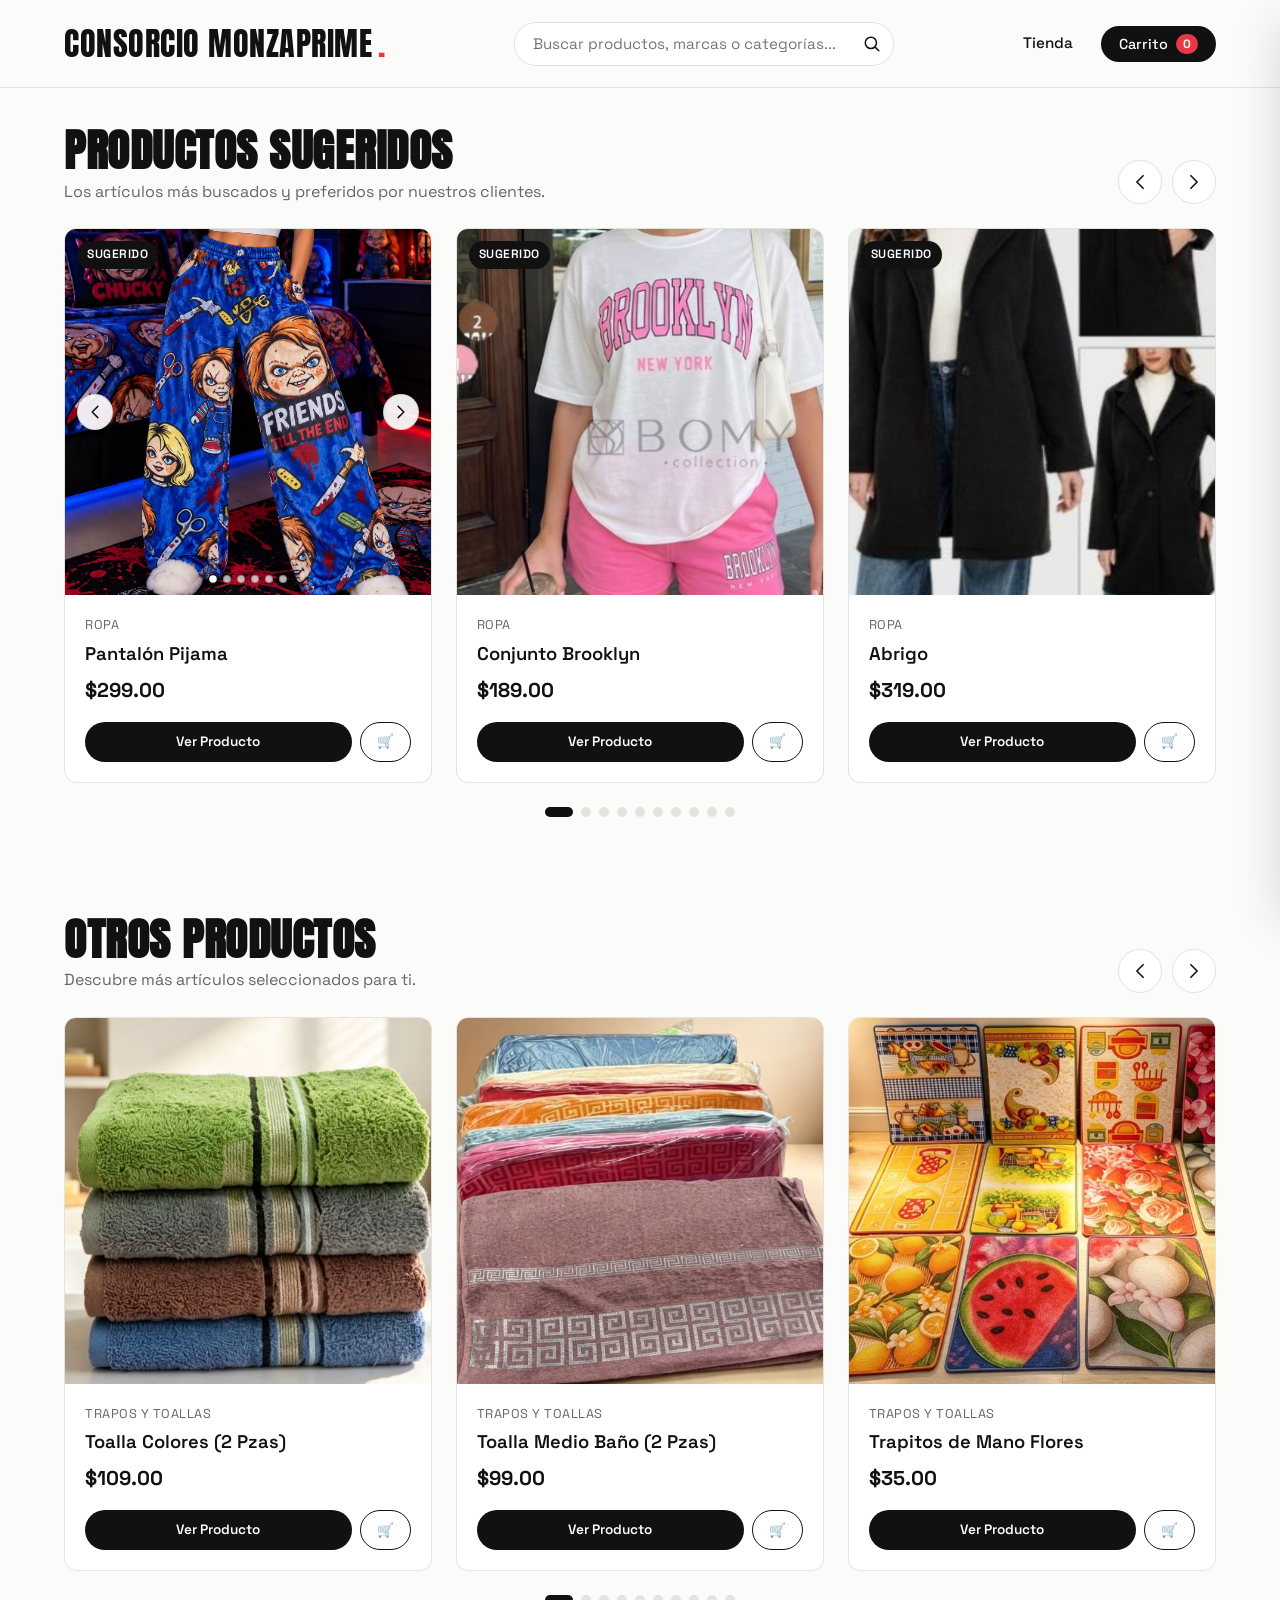
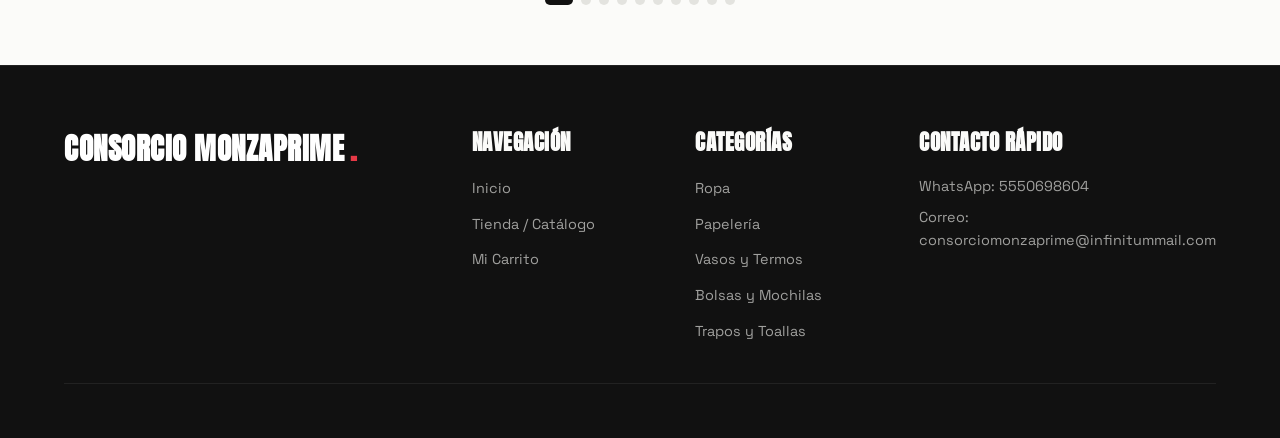
==== commit 8ed496ce: "Implementacion de imagenes, correcion de errores de ux e implementacion del area de otros productos" ====
--- a/index.html
+++ b/index.html
@@ -3,7 +3,7 @@
 <head>
   <meta charset="UTF-8">
   <meta name="viewport" content="width=device-width, initial-scale=1.0">
-  <title>Mi Tienda | Plantilla E-commerce</title>
+  <title>CONSORCIO MONZAPRIME</title>
   
   <!-- Fuentes Google: Anton (Titulares modernos e impactantes) y Space Grotesk (Texto limpio) -->
   <link rel="preconnect" href="https://fonts.googleapis.com">
@@ -22,7 +22,7 @@
 
       <!-- Logo de la tienda -->
       <a href="index.html" class="logo">
-        Mi Tienda<span>.</span>
+        CONSORCIO MONZAPRIME<span>.</span>
       </a>
 
       <!-- Barra de búsqueda interactiva: se expande y muestra categorías al dar clic -->
@@ -66,7 +66,6 @@
       <!-- Menú de enlaces principales -->
       <nav id="menu" class="menu" aria-label="Navegación principal">
         <a href="tienda.html" class="menu-enlace">Tienda</a>
-        <a href="#acerca" class="menu-enlace">¿Quiénes somos?</a>
         <button class="btn-carrito-header" id="btn-abrir-carrito" aria-label="Ver carrito">
           <span>Carrito</span>
           <span class="badge-contador" id="contador">0</span>
@@ -81,7 +80,7 @@
        ============================================================ -->
   <main>
     
-    <!-- 1. CARRUSEL CON PRODUCTOS MÁS VENDIDOS O SUGERIDOS -->
+    <!-- 1. CARRUSEL CON PRODUCTOS MaS VENDIDOS O SUGERIDOS -->
     <section class="hero-carrusel-seccion">
       <div class="carrusel-encabezado">
         <div class="carrusel-titulos">
@@ -113,54 +112,30 @@
       <div class="carrusel-dots" id="carrusel-dots"></div>
     </section>
 
-    <!-- 2. APARTADO: ¿QUIÉNES SOMOS? (ACERCA DE LA EMPRESA) -->
-    <section id="acerca" class="acerca-seccion">
-      <div class="acerca-contenido">
-        
-        <div class="acerca-texto">
-          <span class="acerca-subtitulo">Nuestra Esencia y Compromiso</span>
-          <h2>¿Quiénes somos?</h2>
-          <p>
-            Somos una marca orientada a fusionar diseño contemporáneo, calidad excepcional y una experiencia de compra directa y transparente. Esta plantilla está concebida para adaptarse de forma inmediata a cualquier tipo de negocio o catálogo comercial.
-          </p>
-          <p>
-            Creemos en el trato humano y cercano: en lugar de procesadores de pago tradicionales impersonales, facilitamos la conexión directa cliente-empresa a través de WhatsApp, entregando tickets detallados de pedido al instante.
-          </p>
-
-          <!-- Tarjetas de pilares / beneficios -->
-          <div class="acerca-grid-features">
-            <div class="feature-card">
-              <span class="feature-icono">✨</span>
-              <h4>Calidad Garantizada</h4>
-              <p>Selección cuidada de materiales duraderos y productos testeados.</p>
-            </div>
-            <div class="feature-card">
-              <span class="feature-icono">💬</span>
-              <h4>Atención por WhatsApp</h4>
-              <p>Chat directo y personalizado para resolver dudas y confirmar pedidos.</p>
-            </div>
-            <div class="feature-card">
-              <span class="feature-icono">⚡</span>
-              <h4>Compra Ágil</h4>
-              <p>Sin formularios engorrosos ni registros obligatorios complejos.</p>
-            </div>
-            <div class="feature-card">
-              <span class="feature-icono">📦</span>
-              <h4>Envíos Confiables</h4>
-              <p>Seguimiento continuo de tu paquete hasta la puerta de tu hogar.</p>
-            </div>
-          </div>
-        </div>
-
-        <div class="acerca-imagen-box">
-          <img 
-            src="https://images.unsplash.com/photo-1441986300917-64674bd600d8?auto=format&fit=crop&w=1000&q=80" 
-            alt="Nuestra tienda y equipo de trabajo"
-            loading="lazy"
-          >
-        </div>
-
-      </div>
+    <!-- 2. CARRUSEL DE OTROS PRODUCTOS -->
+    <section class="hero-carrusel-seccion">
+      <div class="carrusel-encabezado">
+        <div class="carrusel-titulos">
+          <h2>Otros productos</h2>
+          <p>Descubre más artículos seleccionados para ti.</p>
+        </div>
+        <div class="carrusel-controles-nav">
+          <button id="otros-productos-btn-prev" class="btn-carrusel-nav" aria-label="Productos anteriores">
+            <svg width="20" height="20" fill="none" stroke="currentColor" stroke-width="2" viewBox="0 0 24 24" aria-hidden="true">
+              <path stroke-linecap="round" stroke-linejoin="round" d="M15.75 19.5L8.25 12l7.5-7.5" />
+            </svg>
+          </button>
+          <button id="otros-productos-btn-next" class="btn-carrusel-nav" aria-label="Productos siguientes">
+            <svg width="20" height="20" fill="none" stroke="currentColor" stroke-width="2" viewBox="0 0 24 24" aria-hidden="true">
+              <path stroke-linecap="round" stroke-linejoin="round" d="M8.25 4.5l7.5 7.5-7.5 7.5" />
+            </svg>
+          </button>
+        </div>
+      </div>
+      <div class="carrusel-viewport">
+        <div class="carrusel-track" id="otros-productos-track"></div>
+      </div>
+      <div class="carrusel-dots" id="otros-productos-dots"></div>
     </section>
 
   </main>
@@ -234,7 +209,7 @@
           <button class="btn btn-primario btn-bloque" id="btn-cerrar-ticket">
             Aceptar y Continuar
           </button>
-          <a href="tienda.html" class="btn btn-secundario btn-bloque" onclick="cerrarTicketModal()">
+          <a href="tienda.html" class="btn btn-secundario btn-bloque" onclick="cerrarTicketModal(true)">
             Explorar más productos
           </a>
         </div>
@@ -248,9 +223,8 @@
   <footer class="footer">
     <div class="footer-contenido">
       <div class="footer-col">
-        <h4 class="logo" style="color: #ffffff; font-size: 1.8rem; margin-bottom: 12px;">Mi Tienda<span>.</span></h4>
+        <h4 class="logo" style="color: #ffffff; font-size: 1.8rem; margin-bottom: 12px;">CONSORCIO MONZAPRIME<span>.</span></h4>
         <p>
-          Plantilla e-commerce flexible y lista para cualquier empresa. Conexión de compras directa mediante WhatsApp.
         </p>
       </div>
       <div class="footer-col">
@@ -258,7 +232,6 @@
         <ul class="footer-links">
           <li><a href="index.html">Inicio</a></li>
           <li><a href="tienda.html">Tienda / Catálogo</a></li>
-          <li><a href="#acerca">¿Quiénes somos?</a></li>
           <li><a href="carrito.html">Mi Carrito</a></li>
         </ul>
       </div>
@@ -274,13 +247,11 @@
       </div>
       <div class="footer-col">
         <h4>Contacto Rápido</h4>
-        <p style="margin-bottom: 8px;">📲 WhatsApp: +52 (55) 0000-0000</p>
-        <p style="margin-bottom: 8px;">📍 Ciudad de México, México</p>
-        <p>⏰ Lunes a Sábado: 9:00 - 19:00</p>
+        <p style="margin-bottom: 8px;">WhatsApp: 5550698604</p>
+        <p style="margin-bottom: 8px;">Correo: consorciomonzaprime@infinitummail.com</p>
       </div>
     </div>
     <div class="footer-bottom">
-      &copy; 2026 Mi Tienda. Todos los derechos reservados. Plantilla creada para e-commerce ágil.
     </div>
   </footer>
 
--- a/style.css
+++ b/style.css
@@ -637,6 +637,16 @@
   color: #ffffff;
 }
 
+.btn-carrusel-nav:disabled {
+  opacity: 0.4;
+  cursor: not-allowed;
+}
+
+.btn-carrusel-nav:disabled:hover {
+  background: var(--color-superficie);
+  color: var(--color-texto);
+}
+
 /* Contenedor del Carrusel */
 .carrusel-viewport {
   overflow: hidden;
@@ -675,6 +685,12 @@
   background: #f0f0ec;
 }
 
+.producto-card-imagen-enlace {
+  position: absolute;
+  inset: 0;
+  display: block;
+}
+
 .producto-card-img {
   width: 100%;
   height: 100%;
@@ -682,6 +698,69 @@
   transition: transform 0.4s ease;
 }
 
+.producto-imagen-controles {
+  position: absolute;
+  inset: 50% 12px auto;
+  display: flex;
+  justify-content: space-between;
+  transform: translateY(-50%);
+  z-index: 1;
+  pointer-events: none;
+}
+
+.producto-imagen-flecha {
+  width: 36px;
+  height: 36px;
+  display: flex;
+  align-items: center;
+  justify-content: center;
+  color: var(--color-texto);
+  background: rgba(255, 255, 255, 0.92);
+  border: 1px solid rgba(17, 17, 17, 0.12);
+  border-radius: 50%;
+  cursor: pointer;
+  pointer-events: auto;
+  transition: background var(--transicion-rapida), color var(--transicion-rapida);
+}
+
+.producto-imagen-flecha:hover {
+  color: #ffffff;
+  background: var(--color-texto);
+}
+
+.producto-imagen-flecha:focus-visible,
+.producto-imagen-indicador:focus-visible {
+  outline: 2px solid var(--color-destacado);
+  outline-offset: 3px;
+}
+
+.producto-imagen-indicadores {
+  position: absolute;
+  right: 0;
+  bottom: 12px;
+  left: 0;
+  display: flex;
+  justify-content: center;
+  gap: 6px;
+  z-index: 1;
+}
+
+.producto-imagen-indicador {
+  width: 8px;
+  height: 8px;
+  padding: 0;
+  background: rgba(255, 255, 255, 0.7);
+  border: 1px solid rgba(17, 17, 17, 0.3);
+  border-radius: 50%;
+  cursor: pointer;
+}
+
+.producto-imagen-indicador.activo {
+  background: #ffffff;
+  border-color: var(--color-texto);
+  transform: scale(1.25);
+}
+
 .producto-card:hover .producto-card-img {
   transform: scale(1.05);
 }
@@ -690,6 +769,8 @@
   position: absolute;
   top: 12px;
   left: 12px;
+  z-index: 1;
+  pointer-events: none;
   background: var(--color-texto);
   color: #ffffff;
   padding: 4px 10px;
@@ -769,94 +850,6 @@
   background: var(--color-texto);
   width: 28px;
   border-radius: var(--radio-borde-full);
-}
-
-/* ============================================================
-   SECCIÓN ¿QUIÉNES SOMOS? (index.html)
-   ============================================================ */
-.acerca-seccion {
-  padding: 80px var(--margen-lateral);
-  background: var(--color-superficie);
-  border-top: 1px solid var(--color-borde);
-  border-bottom: 1px solid var(--color-borde);
-  width: 100%;
-}
-
-.acerca-contenido {
-  max-width: 1440px;
-  margin: 0 auto;
-  display: grid;
-  grid-template-columns: 1fr 1fr;
-  gap: 60px;
-  align-items: center;
-}
-
-.acerca-texto h2 {
-  font-family: var(--fuente-titulo);
-  font-size: 3rem;
-  line-height: 1.1;
-  text-transform: uppercase;
-  margin-bottom: 20px;
-  letter-spacing: 0.5px;
-}
-
-.acerca-subtitulo {
-  font-size: 1.15rem;
-  font-weight: 500;
-  color: var(--color-destacado);
-  margin-bottom: 16px;
-}
-
-.acerca-texto p {
-  color: var(--color-texto-secundario);
-  margin-bottom: 20px;
-  font-size: 1.05rem;
-  line-height: 1.7;
-}
-
-.acerca-grid-features {
-  display: grid;
-  grid-template-columns: 1fr 1fr;
-  gap: 20px;
-  margin-top: 30px;
-}
-
-.feature-card {
-  padding: 16px;
-  border-radius: var(--radio-borde-sm);
-  background: var(--color-fondo);
-  border: 1px solid var(--color-borde-suave);
-}
-
-.feature-icono {
-  font-size: 1.8rem;
-  margin-bottom: 8px;
-  display: inline-block;
-}
-
-.feature-card h4 {
-  font-size: 1rem;
-  margin-bottom: 4px;
-}
-
-.feature-card p {
-  font-size: 0.85rem;
-  color: var(--color-texto-secundario);
-  margin-bottom: 0;
-  line-height: 1.4;
-}
-
-.acerca-imagen-box {
-  position: relative;
-  border-radius: var(--radio-borde);
-  overflow: hidden;
-  box-shadow: var(--sombra-media);
-}
-
-.acerca-imagen-box img {
-  width: 100%;
-  height: 480px;
-  object-fit: cover;
 }
 
 /* ============================================================
@@ -1447,11 +1440,6 @@
   
   .producto-card {
     flex: 0 0 calc((100% - 24px) / 2); /* 2 por fila en tablet */
-  }
-
-  .acerca-contenido {
-    grid-template-columns: 1fr;
-    gap: 40px;
   }
 
   .detalle-grid {
@@ -1536,14 +1524,6 @@
     font-size: 2rem;
   }
 
-  .acerca-texto h2 {
-    font-size: 2.2rem;
-  }
-
-  .acerca-grid-features {
-    grid-template-columns: 1fr;
-  }
-
   .detalle-titulo {
     font-size: 2rem;
   }
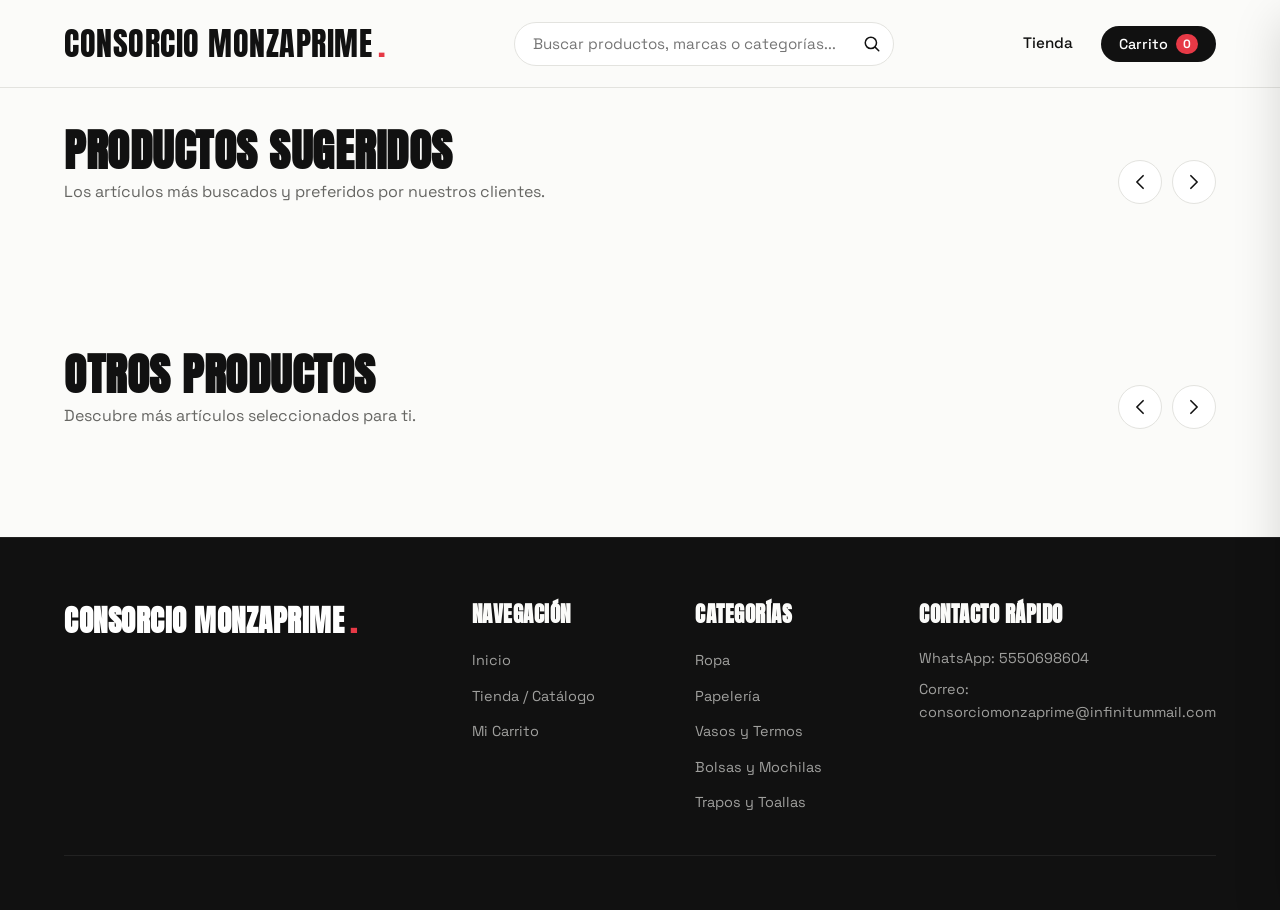
==== commit ea3d0df6: "Conectar modal de ticket a Webhook de n8n y WhatsApp Cloud API" ====
--- a/index.html
+++ b/index.html
@@ -1,4 +1,4 @@
-<!DOCTYPE html>
+﻿<!DOCTYPE html>
 <html lang="es">
 <head>
   <meta charset="UTF-8">
@@ -198,20 +198,37 @@
           <span id="ticket-total-valor">$0.00</span>
         </div>
 
-        <div class="ticket-alerta-info">
-          <span>📱</span>
-          <div>
-            <strong>Simulación de Compra:</strong> En esta plantilla se crea el ticket y se simula la apertura del chat de WhatsApp con la empresa para formalizar el pedido.
-          </div>
-        </div>
-
-        <div class="ticket-acciones">
-          <button class="btn btn-primario btn-bloque" id="btn-cerrar-ticket">
-            Aceptar y Continuar
-          </button>
-          <a href="tienda.html" class="btn btn-secundario btn-bloque" onclick="cerrarTicketModal(true)">
-            Explorar más productos
-          </a>
+                <!-- Formulario para recibir el pedido y conectarlo a n8n y WhatsApp -->
+        <div class="ticket-formulario-cliente" id="ticket-formulario-cliente">
+          <div style="font-size: 0.88rem; font-weight: 600; margin: 14px 0 10px; color: var(--color-texto);">
+            📝 Ingresa tus datos para recibir tu confirmación por WhatsApp:
+          </div>
+          
+          <div style="margin-bottom: 8px;">
+            <input type="text" id="cliente-nombre" placeholder="Nombre completo" class="input-ticket" required style="width: 100%; padding: 9px 12px; border: 1px solid var(--color-borde); border-radius: 8px; font-size: 0.9rem; background: var(--color-fondo-tarjeta); color: var(--color-texto); box-sizing: border-box;">
+          </div>
+
+          <div style="margin-bottom: 8px;">
+            <div style="display: flex; gap: 6px;">
+              <span style="display: flex; align-items: center; padding: 0 10px; background: var(--color-fondo-suave); border: 1px solid var(--color-borde); border-radius: 8px; font-size: 0.85rem; font-weight: 600; color: var(--color-texto);">🇲🇽 +52</span>
+              <input type="tel" id="cliente-whatsapp" placeholder="WhatsApp (10 dígitos)" maxlength="10" class="input-ticket" required style="flex: 1; width: 100%; padding: 9px 12px; border: 1px solid var(--color-borde); border-radius: 8px; font-size: 0.9rem; background: var(--color-fondo-tarjeta); color: var(--color-texto); box-sizing: border-box;">
+            </div>
+          </div>
+
+          <div style="margin-bottom: 12px;">
+            <input type="text" id="cliente-notas" placeholder="Dirección de entrega o notas (opcional)" class="input-ticket" style="width: 100%; padding: 9px 12px; border: 1px solid var(--color-borde); border-radius: 8px; font-size: 0.85rem; background: var(--color-fondo-tarjeta); color: var(--color-texto); box-sizing: border-box;">
+          </div>
+        </div>
+
+        <div id="ticket-mensaje-estado" style="display: none; padding: 10px 12px; border-radius: 8px; margin-bottom: 12px; font-size: 0.85rem; text-align: center; line-height: 1.4;"></div>
+
+        <div class="ticket-acciones" id="ticket-acciones-container">
+          <button class="btn btn-whatsapp btn-bloque" id="btn-confirmar-pedido-n8n" style="display: flex; align-items: center; justify-content: center; gap: 8px; font-weight: 600;">
+            <span>📲 Confirmar y Enviar Pedido</span>
+          </button>
+          <button class="btn btn-secundario btn-bloque" id="btn-cerrar-ticket" onclick="cerrarTicketModal(true)" style="margin-top: 6px;">
+            Seguir comprando
+          </button>
         </div>
       </div>
     </div>
@@ -260,3 +277,4 @@
   <script src="script.js"></script>
 </body>
 </html>
+
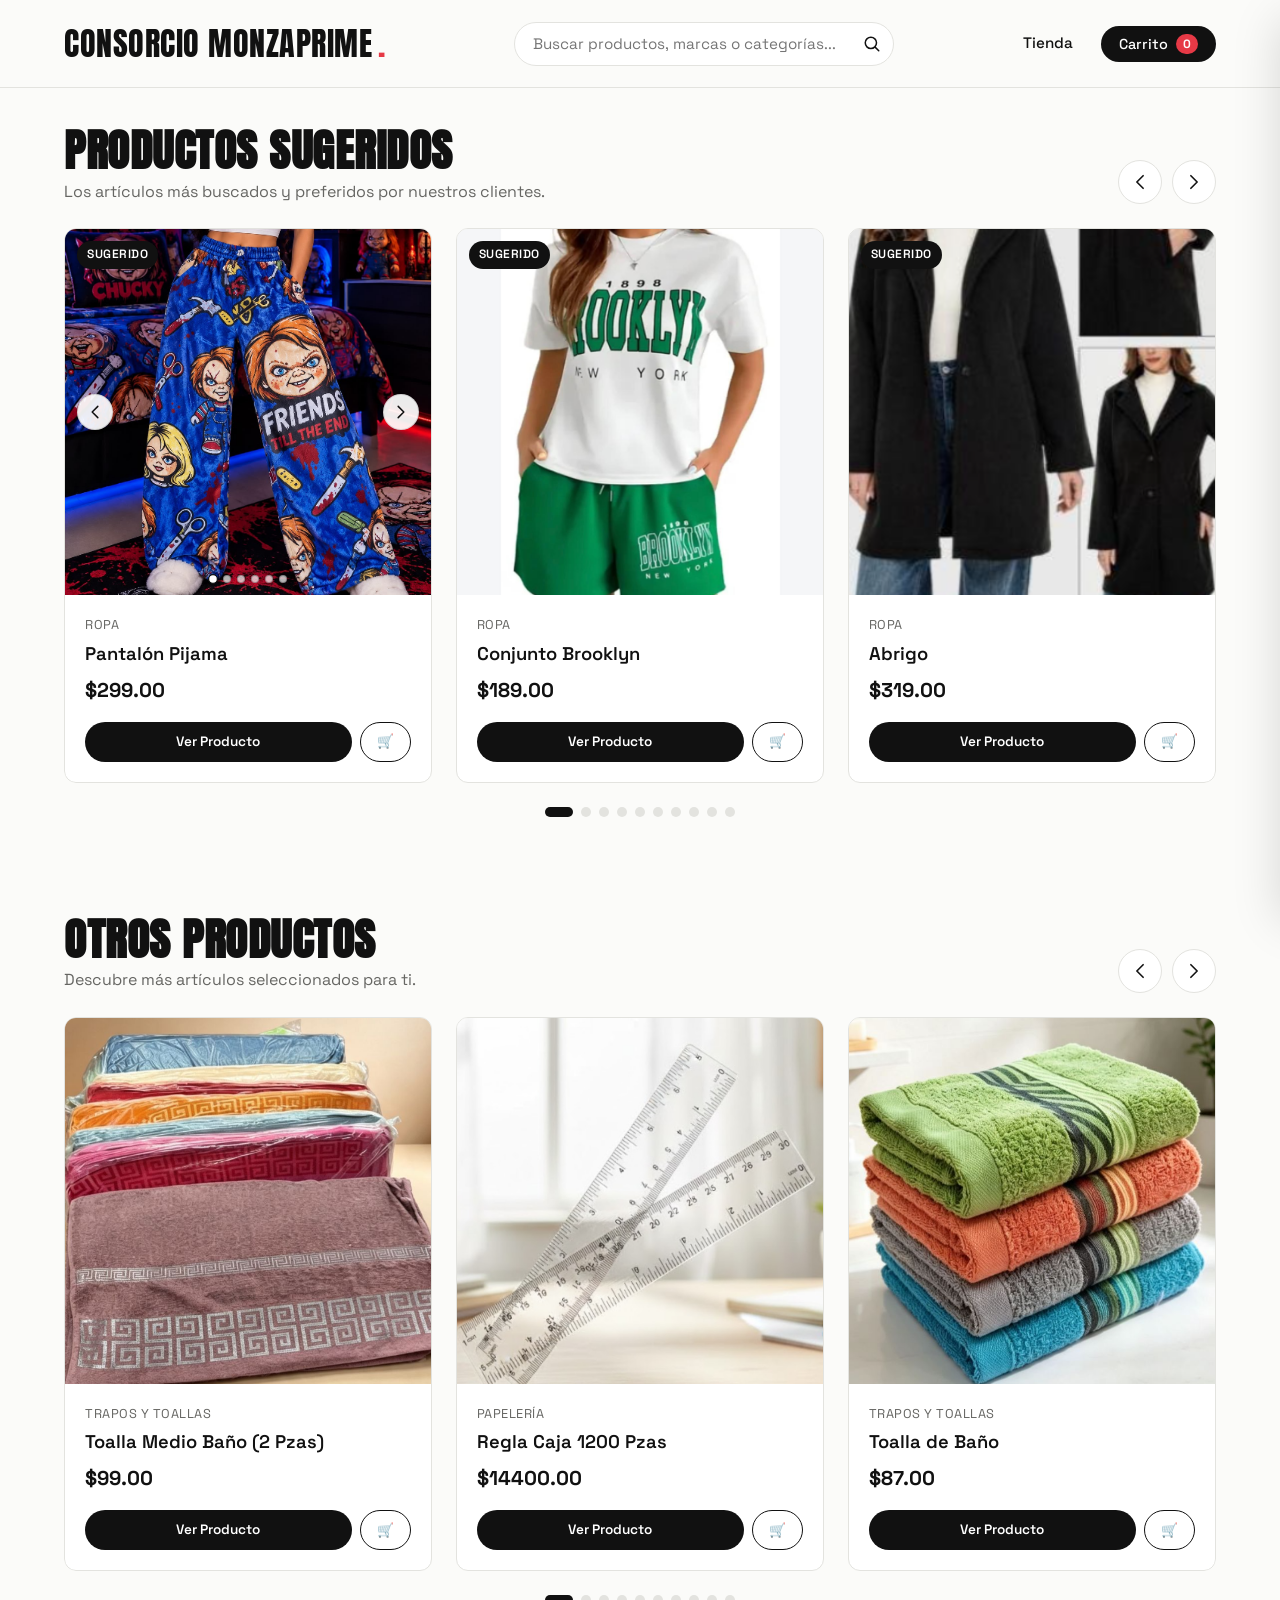
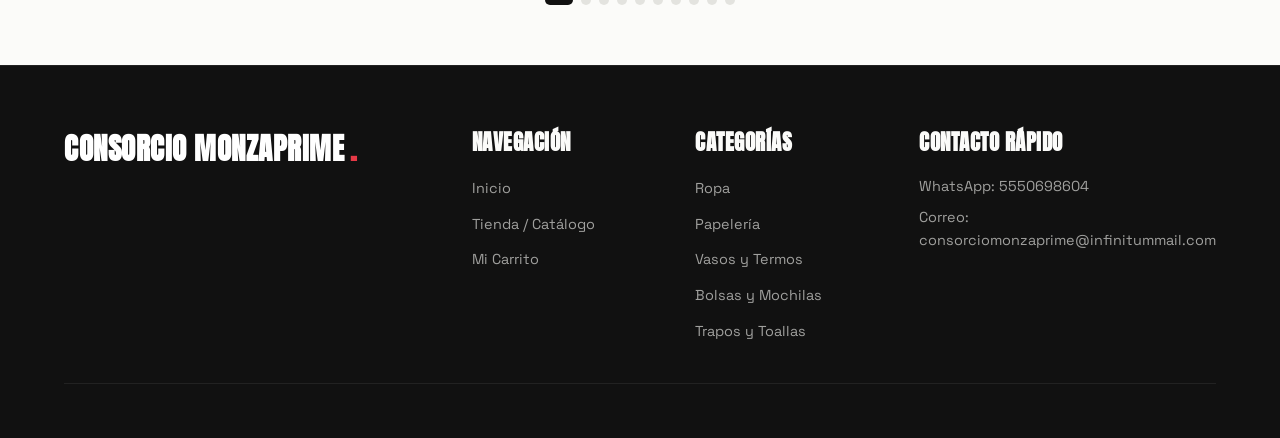
==== commit e3b5856a: "Whatsapp" ====
--- a/index.html
+++ b/index.html
@@ -1,4 +1,4 @@
-﻿<!DOCTYPE html>
+<!DOCTYPE html>
 <html lang="es">
 <head>
   <meta charset="UTF-8">
@@ -161,7 +161,7 @@
       </div>
       <div class="drawer-acciones">
         <button class="btn btn-whatsapp btn-bloque" id="btn-drawer-checkout">
-          Simular Compra y Mandar Ticket
+          Preparar pedido por WhatsApp
         </button>
         <a href="carrito.html" class="btn btn-secundario btn-bloque">
           Ver Carrito Completo
@@ -177,8 +177,8 @@
     <div class="ticket-card">
       <div class="ticket-header">
         <div class="ticket-header-icono">✓</div>
-        <h3>¡Ticket Generado con Éxito!</h3>
-        <p>Tu orden ha sido registrada para envío a WhatsApp</p>
+        <h3>Tu pedido está listo</h3>
+        <p>Revisa el resumen y abre WhatsApp para enviar tu pedido.</p>
       </div>
 
       <div class="ticket-cuerpo">
@@ -198,37 +198,23 @@
           <span id="ticket-total-valor">$0.00</span>
         </div>
 
-                <!-- Formulario para recibir el pedido y conectarlo a n8n y WhatsApp -->
-        <div class="ticket-formulario-cliente" id="ticket-formulario-cliente">
-          <div style="font-size: 0.88rem; font-weight: 600; margin: 14px 0 10px; color: var(--color-texto);">
-            📝 Ingresa tus datos para recibir tu confirmación por WhatsApp:
+        <div class="ticket-alerta-info">
+          <span>📱</span>
+          <div>
+            WhatsApp abrirá con el mensaje preparado. Confirma el envío desde la aplicación para completar tu pedido.
           </div>
-          
-          <div style="margin-bottom: 8px;">
-            <input type="text" id="cliente-nombre" placeholder="Nombre completo" class="input-ticket" required style="width: 100%; padding: 9px 12px; border: 1px solid var(--color-borde); border-radius: 8px; font-size: 0.9rem; background: var(--color-fondo-tarjeta); color: var(--color-texto); box-sizing: border-box;">
-          </div>
-
-          <div style="margin-bottom: 8px;">
-            <div style="display: flex; gap: 6px;">
-              <span style="display: flex; align-items: center; padding: 0 10px; background: var(--color-fondo-suave); border: 1px solid var(--color-borde); border-radius: 8px; font-size: 0.85rem; font-weight: 600; color: var(--color-texto);">🇲🇽 +52</span>
-              <input type="tel" id="cliente-whatsapp" placeholder="WhatsApp (10 dígitos)" maxlength="10" class="input-ticket" required style="flex: 1; width: 100%; padding: 9px 12px; border: 1px solid var(--color-borde); border-radius: 8px; font-size: 0.9rem; background: var(--color-fondo-tarjeta); color: var(--color-texto); box-sizing: border-box;">
-            </div>
-          </div>
-
-          <div style="margin-bottom: 12px;">
-            <input type="text" id="cliente-notas" placeholder="Dirección de entrega o notas (opcional)" class="input-ticket" style="width: 100%; padding: 9px 12px; border: 1px solid var(--color-borde); border-radius: 8px; font-size: 0.85rem; background: var(--color-fondo-tarjeta); color: var(--color-texto); box-sizing: border-box;">
-          </div>
-        </div>
-
-        <div id="ticket-mensaje-estado" style="display: none; padding: 10px 12px; border-radius: 8px; margin-bottom: 12px; font-size: 0.85rem; text-align: center; line-height: 1.4;"></div>
-
-        <div class="ticket-acciones" id="ticket-acciones-container">
-          <button class="btn btn-whatsapp btn-bloque" id="btn-confirmar-pedido-n8n" style="display: flex; align-items: center; justify-content: center; gap: 8px; font-weight: 600;">
-            <span>📲 Confirmar y Enviar Pedido</span>
-          </button>
-          <button class="btn btn-secundario btn-bloque" id="btn-cerrar-ticket" onclick="cerrarTicketModal(true)" style="margin-top: 6px;">
-            Seguir comprando
-          </button>
+        </div>
+
+        <div class="ticket-acciones">
+          <a id="btn-enviar-whatsapp" class="btn btn-whatsapp btn-bloque" href="#" target="_blank" rel="noopener noreferrer">
+            Enviar pedido por WhatsApp
+          </a>
+          <button class="btn btn-primario btn-bloque" id="btn-cerrar-ticket">
+            Cerrar
+          </button>
+          <a href="tienda.html" class="btn btn-secundario btn-bloque" onclick="cerrarTicketModal(true)">
+            Explorar más productos
+          </a>
         </div>
       </div>
     </div>
@@ -277,4 +263,3 @@
   <script src="script.js"></script>
 </body>
 </html>
-
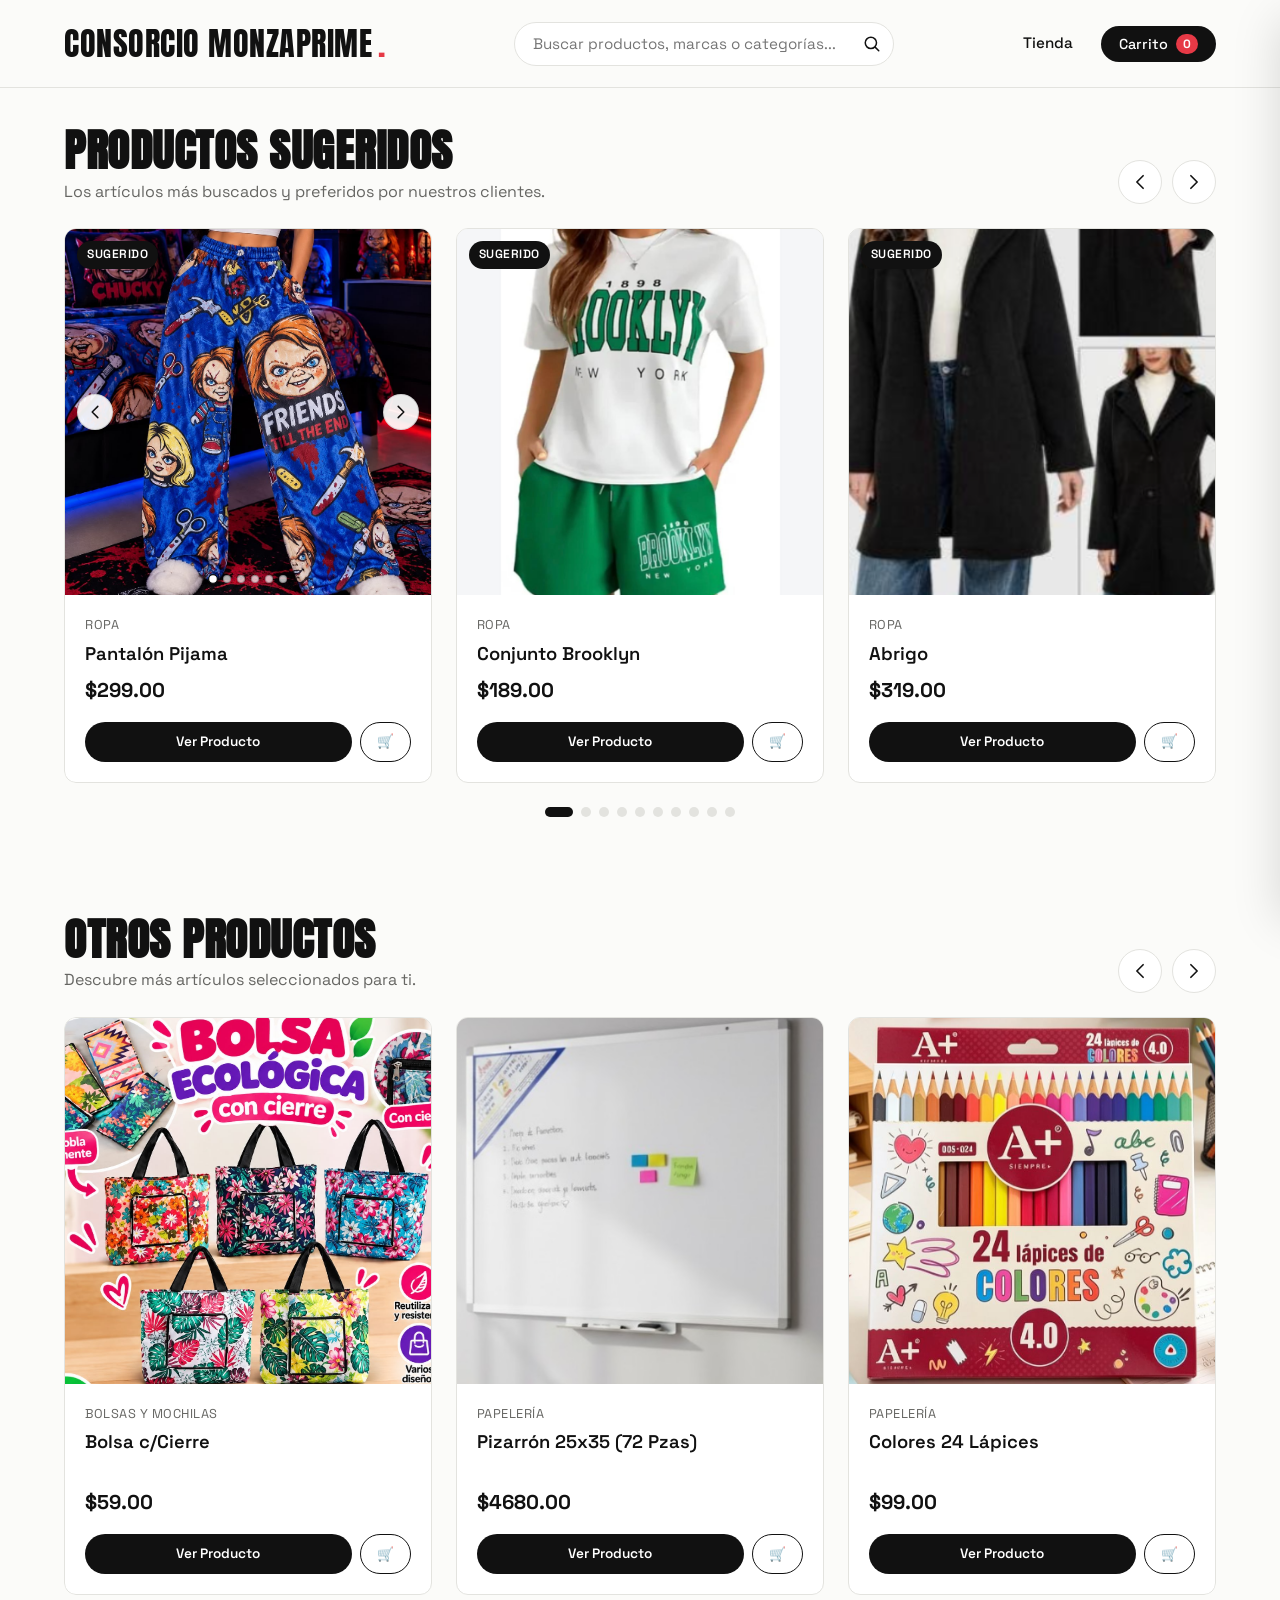
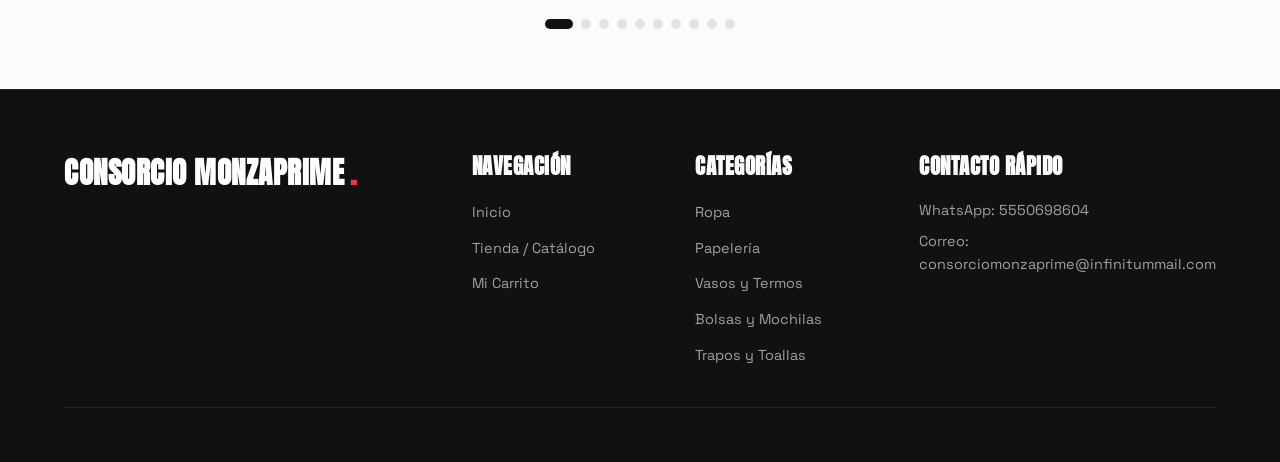
==== commit 2d4b2dfd: "Conectar pedidos a WhatsApp y n8n Combina el enlace directo de WhatsApp con el registro de pedidos p" ====
--- a/index.html
+++ b/index.html
@@ -1,10 +1,10 @@
-<!DOCTYPE html>
+﻿<!DOCTYPE html>
 <html lang="es">
 <head>
   <meta charset="UTF-8">
   <meta name="viewport" content="width=device-width, initial-scale=1.0">
   <title>CONSORCIO MONZAPRIME</title>
-  
+
   <!-- Fuentes Google: Anton (Titulares modernos e impactantes) y Space Grotesk (Texto limpio) -->
   <link rel="preconnect" href="https://fonts.googleapis.com">
   <link rel="preconnect" href="https://fonts.gstatic.com" crossorigin>
@@ -198,23 +198,40 @@
           <span id="ticket-total-valor">$0.00</span>
         </div>
 
-        <div class="ticket-alerta-info">
-          <span>📱</span>
-          <div>
-            WhatsApp abrirá con el mensaje preparado. Confirma el envío desde la aplicación para completar tu pedido.
-          </div>
-        </div>
-
-        <div class="ticket-acciones">
-          <a id="btn-enviar-whatsapp" class="btn btn-whatsapp btn-bloque" href="#" target="_blank" rel="noopener noreferrer">
-            Enviar pedido por WhatsApp
+        <!-- Formulario para recibir el pedido y conectarlo a n8n y WhatsApp -->
+        <div class="ticket-formulario-cliente" id="ticket-formulario-cliente">
+          <div style="font-size: 0.88rem; font-weight: 600; margin: 14px 0 10px; color: var(--color-texto);">
+            📝 Ingresa tus datos para recibir tu confirmación por WhatsApp:
+          </div>
+
+          <div style="margin-bottom: 8px;">
+            <input type="text" id="cliente-nombre" placeholder="Nombre completo" class="input-ticket" required style="width: 100%; padding: 9px 12px; border: 1px solid var(--color-borde); border-radius: 8px; font-size: 0.9rem; background: var(--color-fondo-tarjeta); color: var(--color-texto); box-sizing: border-box;">
+          </div>
+
+          <div style="margin-bottom: 8px;">
+            <div style="display: flex; gap: 6px;">
+              <span style="display: flex; align-items: center; padding: 0 10px; background: var(--color-fondo-suave); border: 1px solid var(--color-borde); border-radius: 8px; font-size: 0.85rem; font-weight: 600; color: var(--color-texto);">🇲🇽 +52</span>
+              <input type="tel" id="cliente-whatsapp" placeholder="WhatsApp (10 dígitos)" maxlength="10" class="input-ticket" required style="flex: 1; width: 100%; padding: 9px 12px; border: 1px solid var(--color-borde); border-radius: 8px; font-size: 0.9rem; background: var(--color-fondo-tarjeta); color: var(--color-texto); box-sizing: border-box;">
+            </div>
+          </div>
+
+          <div style="margin-bottom: 12px;">
+            <input type="text" id="cliente-notas" placeholder="Dirección de entrega o notas (opcional)" class="input-ticket" style="width: 100%; padding: 9px 12px; border: 1px solid var(--color-borde); border-radius: 8px; font-size: 0.85rem; background: var(--color-fondo-tarjeta); color: var(--color-texto); box-sizing: border-box;">
+          </div>
+        </div>
+
+        <div id="ticket-mensaje-estado" style="display: none; padding: 10px 12px; border-radius: 8px; margin-bottom: 12px; font-size: 0.85rem; text-align: center; line-height: 1.4;"></div>
+
+        <div class="ticket-acciones" id="ticket-acciones-container">
+          <button class="btn btn-whatsapp btn-bloque" id="btn-confirmar-pedido-n8n" style="display: flex; align-items: center; justify-content: center; gap: 8px; font-weight: 600;">
+            <span>📲 Confirmar y Enviar Pedido</span>
+          </button>
+          <a id="btn-enviar-whatsapp" class="btn btn-secundario btn-bloque" href="#" target="_blank" rel="noopener noreferrer">
+            Abrir WhatsApp con el pedido
           </a>
-          <button class="btn btn-primario btn-bloque" id="btn-cerrar-ticket">
-            Cerrar
-          </button>
-          <a href="tienda.html" class="btn btn-secundario btn-bloque" onclick="cerrarTicketModal(true)">
-            Explorar más productos
-          </a>
+          <button class="btn btn-secundario btn-bloque" id="btn-cerrar-ticket" style="margin-top: 6px;">
+            Seguir comprando
+          </button>
         </div>
       </div>
     </div>
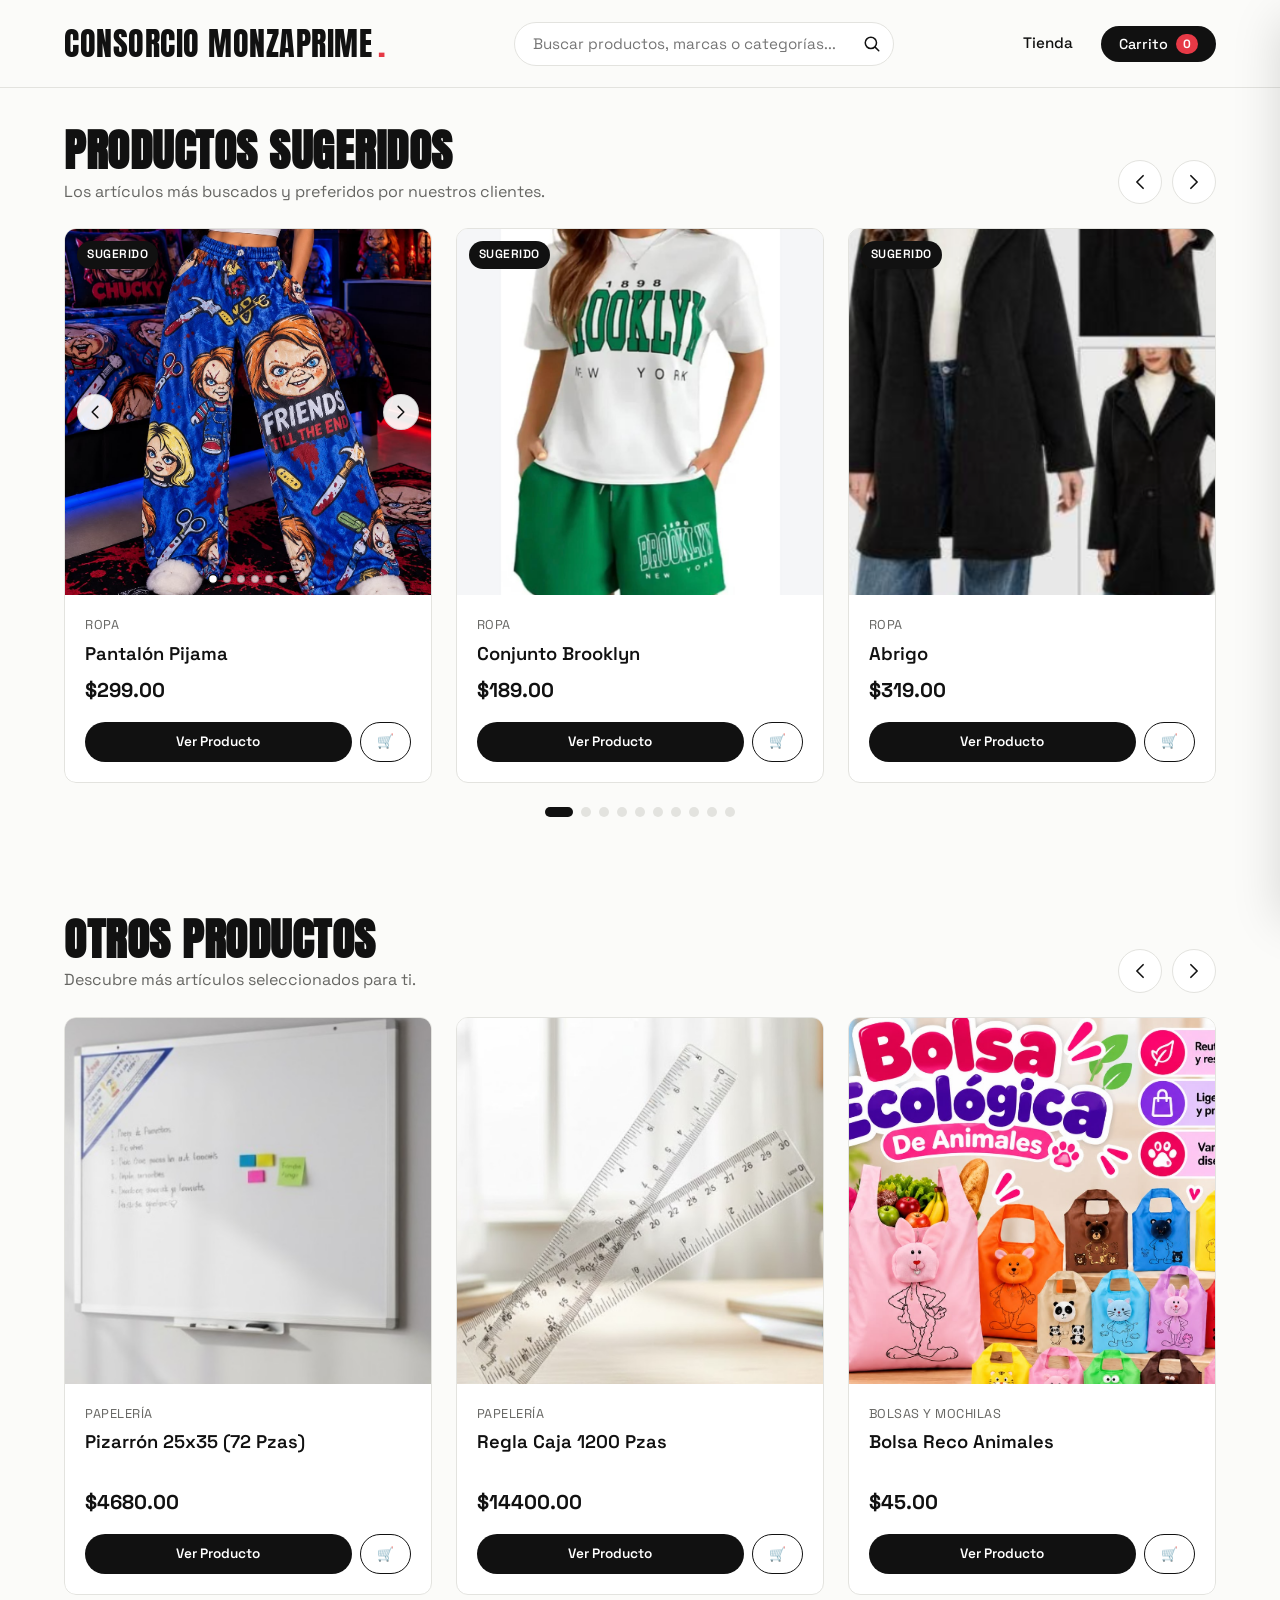
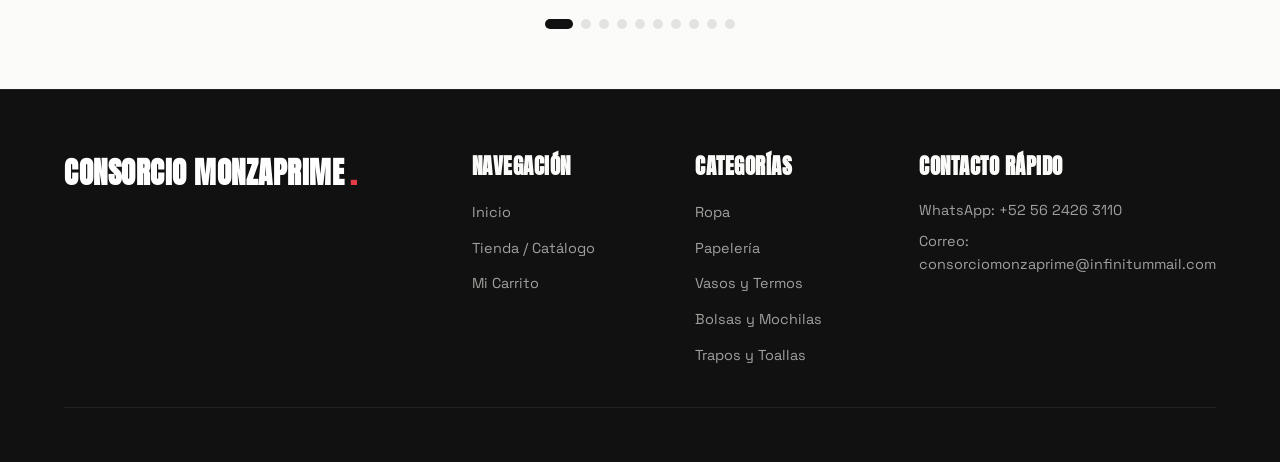
==== commit 70ecf732: "Whatsapp Numero" ====
--- a/index.html
+++ b/index.html
@@ -198,36 +198,9 @@
           <span id="ticket-total-valor">$0.00</span>
         </div>
 
-        <!-- Formulario para recibir el pedido y conectarlo a n8n y WhatsApp -->
-        <div class="ticket-formulario-cliente" id="ticket-formulario-cliente">
-          <div style="font-size: 0.88rem; font-weight: 600; margin: 14px 0 10px; color: var(--color-texto);">
-            📝 Ingresa tus datos para recibir tu confirmación por WhatsApp:
-          </div>
-
-          <div style="margin-bottom: 8px;">
-            <input type="text" id="cliente-nombre" placeholder="Nombre completo" class="input-ticket" required style="width: 100%; padding: 9px 12px; border: 1px solid var(--color-borde); border-radius: 8px; font-size: 0.9rem; background: var(--color-fondo-tarjeta); color: var(--color-texto); box-sizing: border-box;">
-          </div>
-
-          <div style="margin-bottom: 8px;">
-            <div style="display: flex; gap: 6px;">
-              <span style="display: flex; align-items: center; padding: 0 10px; background: var(--color-fondo-suave); border: 1px solid var(--color-borde); border-radius: 8px; font-size: 0.85rem; font-weight: 600; color: var(--color-texto);">🇲🇽 +52</span>
-              <input type="tel" id="cliente-whatsapp" placeholder="WhatsApp (10 dígitos)" maxlength="10" class="input-ticket" required style="flex: 1; width: 100%; padding: 9px 12px; border: 1px solid var(--color-borde); border-radius: 8px; font-size: 0.9rem; background: var(--color-fondo-tarjeta); color: var(--color-texto); box-sizing: border-box;">
-            </div>
-          </div>
-
-          <div style="margin-bottom: 12px;">
-            <input type="text" id="cliente-notas" placeholder="Dirección de entrega o notas (opcional)" class="input-ticket" style="width: 100%; padding: 9px 12px; border: 1px solid var(--color-borde); border-radius: 8px; font-size: 0.85rem; background: var(--color-fondo-tarjeta); color: var(--color-texto); box-sizing: border-box;">
-          </div>
-        </div>
-
-        <div id="ticket-mensaje-estado" style="display: none; padding: 10px 12px; border-radius: 8px; margin-bottom: 12px; font-size: 0.85rem; text-align: center; line-height: 1.4;"></div>
-
         <div class="ticket-acciones" id="ticket-acciones-container">
-          <button class="btn btn-whatsapp btn-bloque" id="btn-confirmar-pedido-n8n" style="display: flex; align-items: center; justify-content: center; gap: 8px; font-weight: 600;">
-            <span>📲 Confirmar y Enviar Pedido</span>
-          </button>
-          <a id="btn-enviar-whatsapp" class="btn btn-secundario btn-bloque" href="#" target="_blank" rel="noopener noreferrer">
-            Abrir WhatsApp con el pedido
+          <a id="btn-enviar-whatsapp" class="btn btn-whatsapp btn-bloque" href="#" target="_blank" rel="noopener noreferrer">
+            Enviar pedido por WhatsApp
           </a>
           <button class="btn btn-secundario btn-bloque" id="btn-cerrar-ticket" style="margin-top: 6px;">
             Seguir comprando
@@ -267,7 +240,7 @@
       </div>
       <div class="footer-col">
         <h4>Contacto Rápido</h4>
-        <p style="margin-bottom: 8px;">WhatsApp: 5550698604</p>
+        <p style="margin-bottom: 8px;">WhatsApp: +52 56 2426 3110</p>
         <p style="margin-bottom: 8px;">Correo: consorciomonzaprime@infinitummail.com</p>
       </div>
     </div>
--- a/style.css
+++ b/style.css
@@ -1443,8 +1443,16 @@
   }
 
   .detalle-grid {
-    grid-template-columns: 1fr;
+    grid-template-columns: minmax(0, 1fr);
     padding: 24px;
+  }
+
+  .galeria-contenedor {
+    min-width: 0;
+  }
+
+  .miniaturas-row {
+    flex-wrap: wrap;
   }
 
   .carrito-grid-layout {
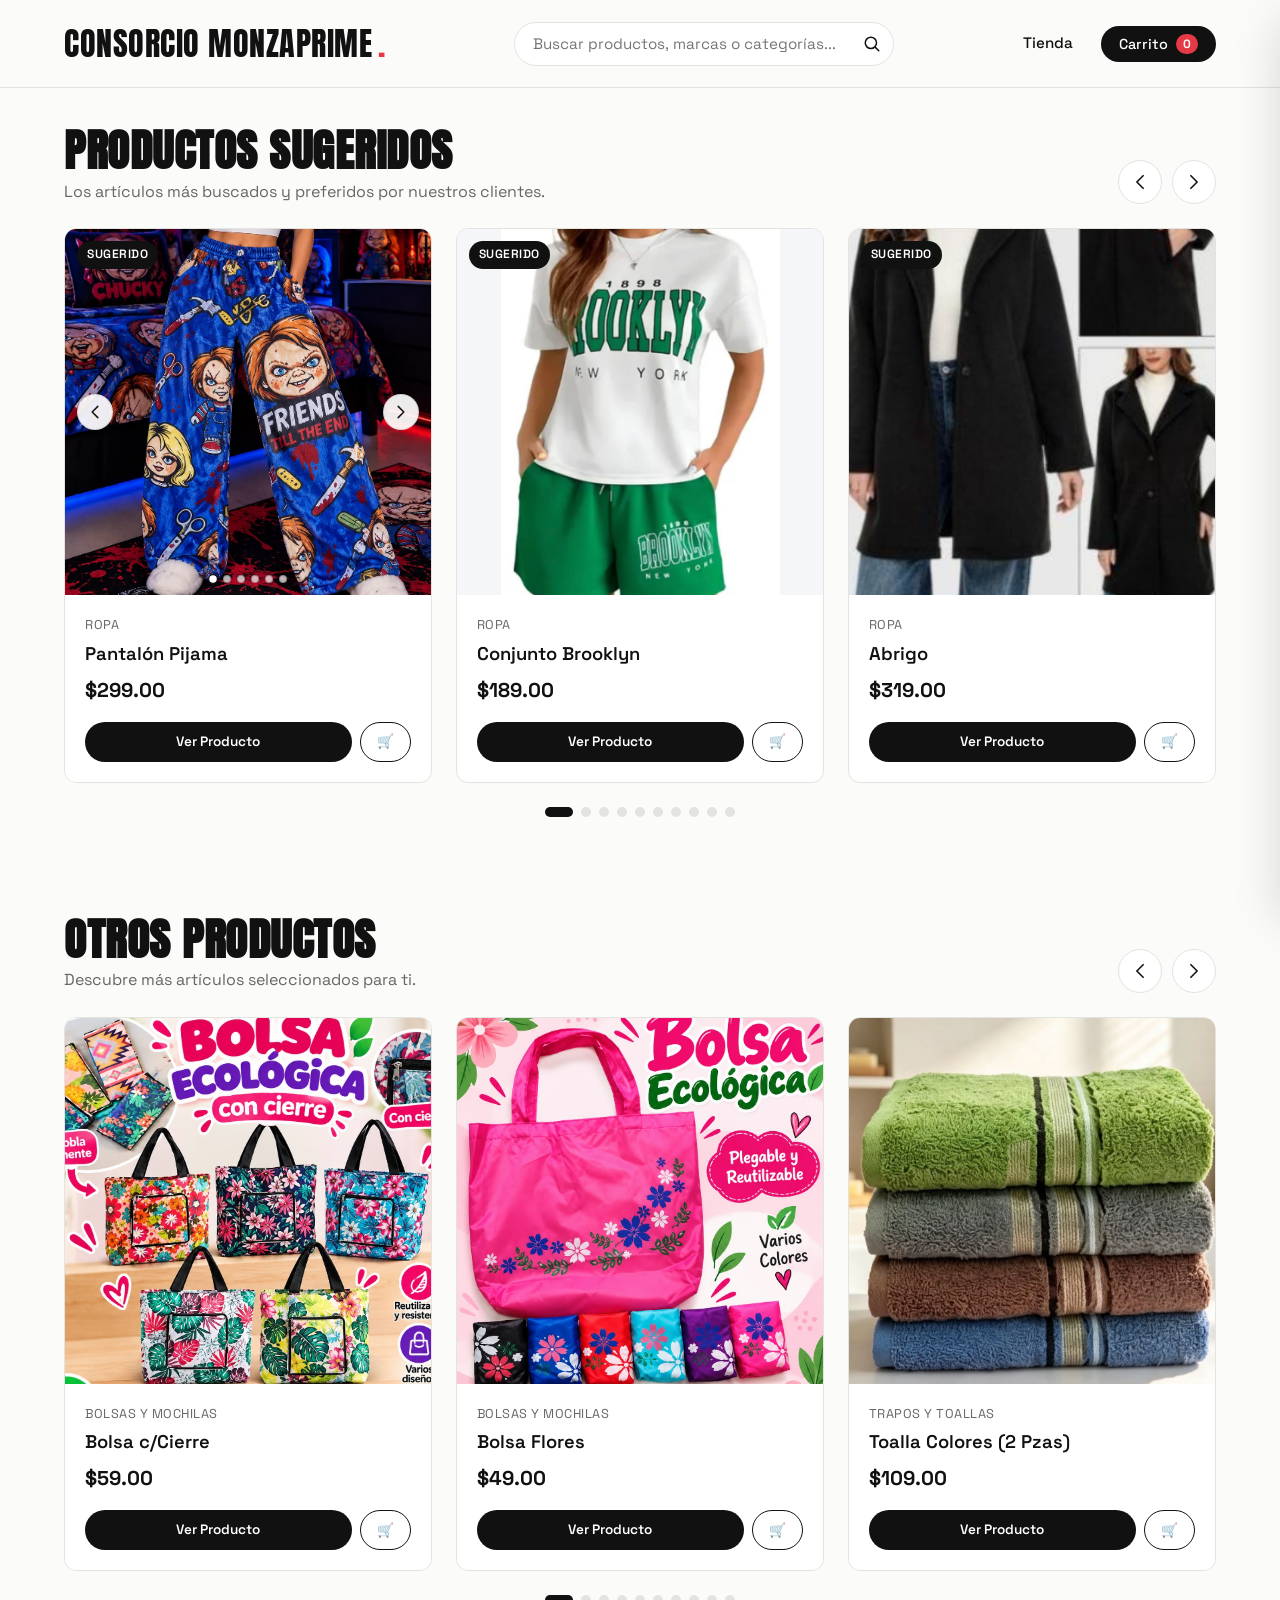
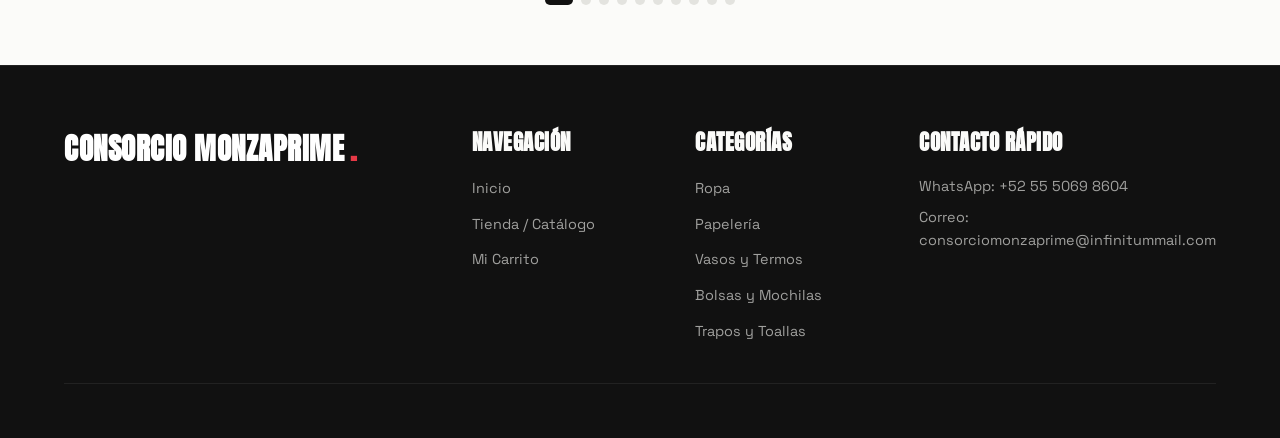
==== commit 14b9fd58: "Evitar cache del numero de WhatsApp Co-authored-by: Copilot <223556219+Copilot@users.noreply.github." ====
--- a/index.html
+++ b/index.html
@@ -240,7 +240,7 @@
       </div>
       <div class="footer-col">
         <h4>Contacto Rápido</h4>
-        <p style="margin-bottom: 8px;">WhatsApp: +52 56 2426 3110</p>
+        <p style="margin-bottom: 8px;">WhatsApp: +52 55 5069 8604</p>
         <p style="margin-bottom: 8px;">Correo: consorciomonzaprime@infinitummail.com</p>
       </div>
     </div>
@@ -250,6 +250,6 @@
 
   <!-- Scripts: Datos modulares y lógica de la plantilla -->
   <script src="productos.js"></script>
-  <script src="script.js"></script>
+  <script src="script.js?v=20261120"></script>
 </body>
 </html>
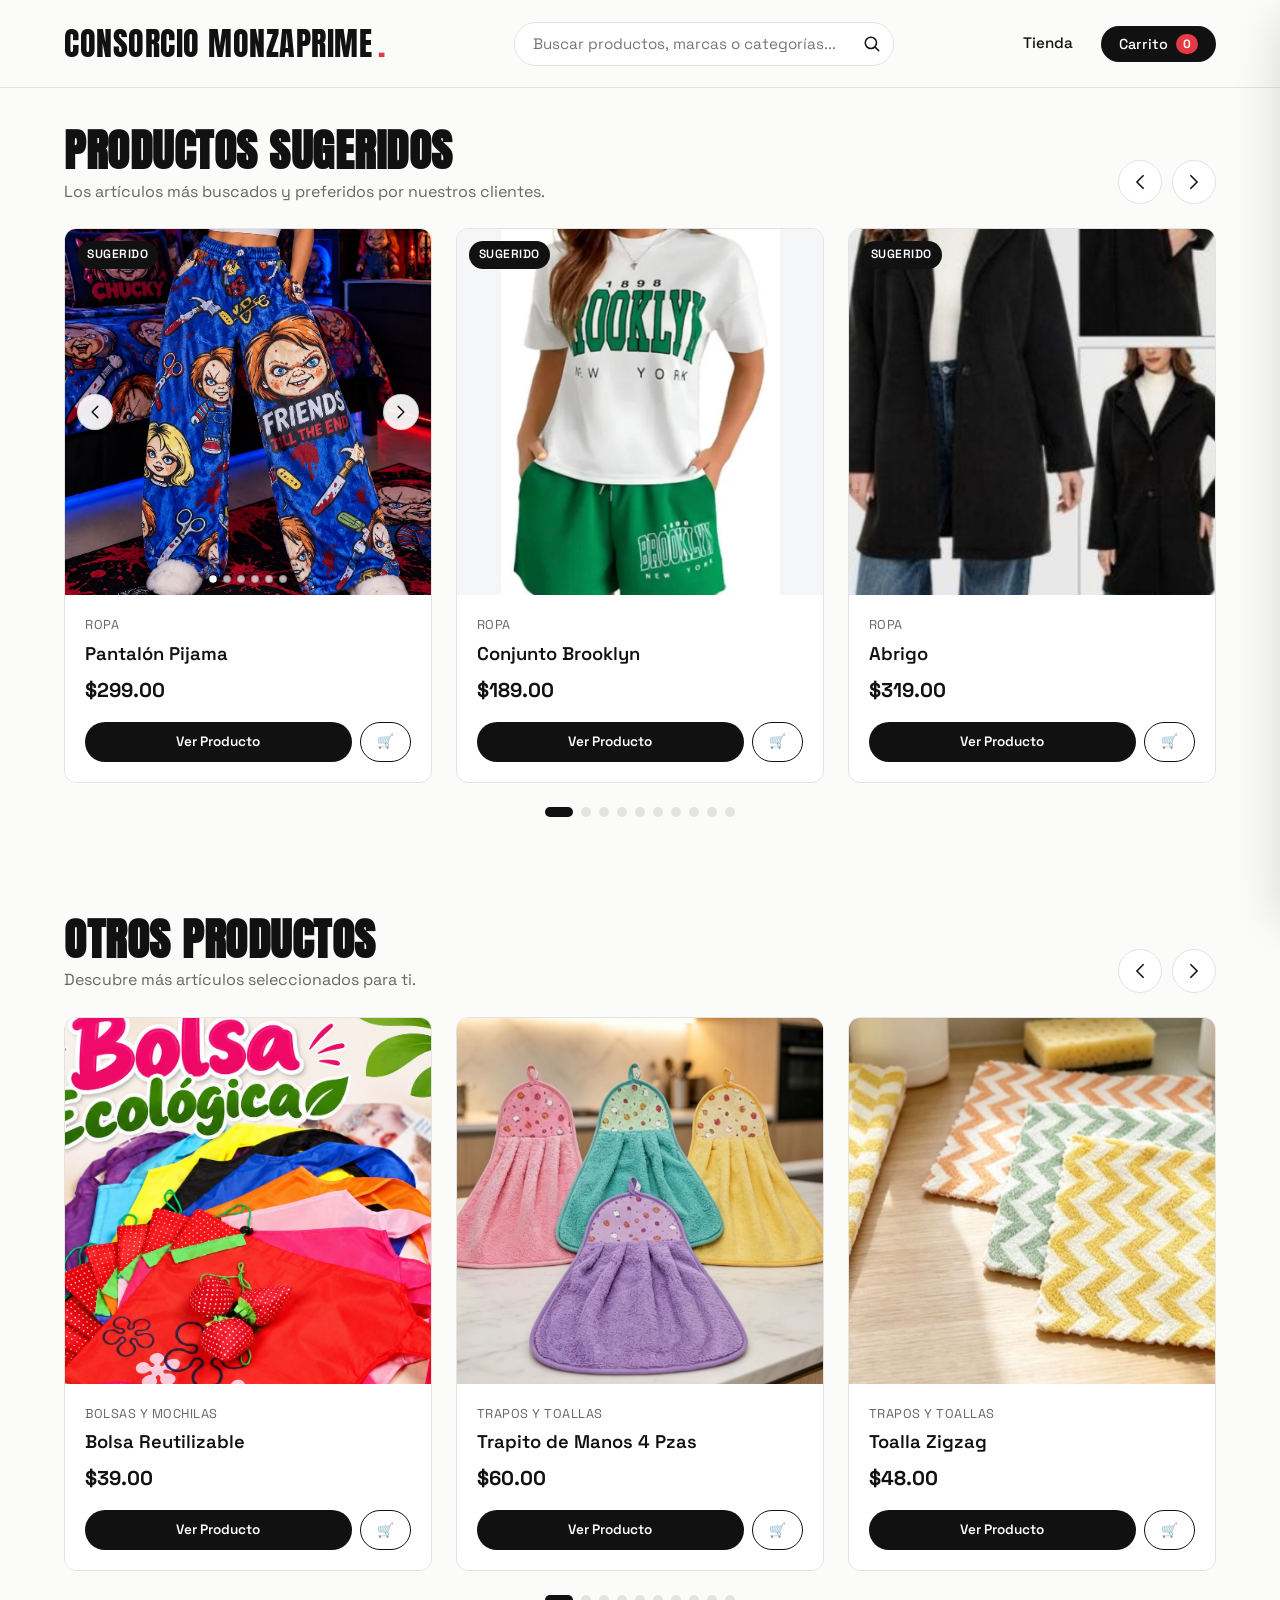
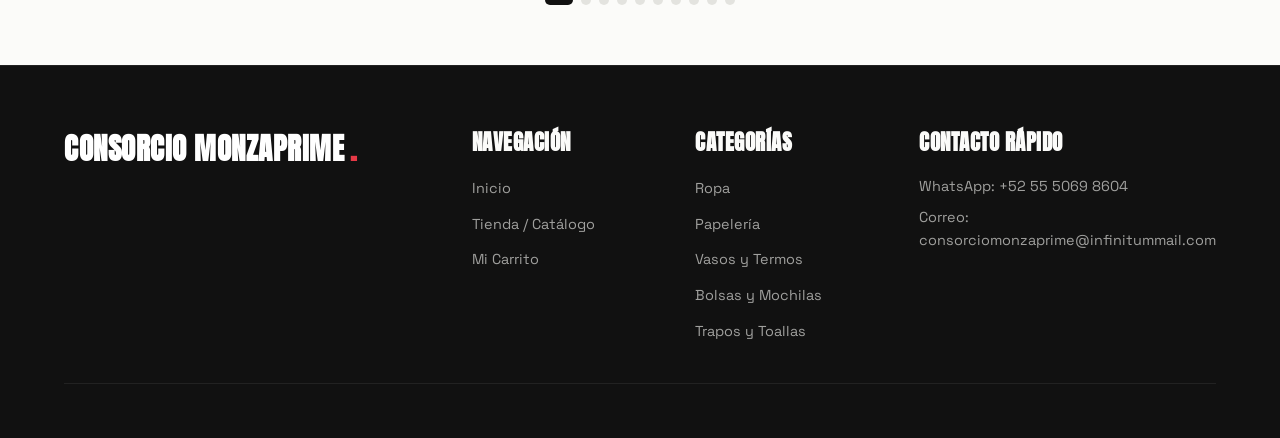
==== commit 8cb54d46: "Agregar rutas limpias sin extensiones HTML Co-authored-by: Copilot <223556219+Copilot@users.noreply." ====
--- a/index.html
+++ b/index.html
@@ -4,6 +4,7 @@
   <meta charset="UTF-8">
   <meta name="viewport" content="width=device-width, initial-scale=1.0">
   <title>CONSORCIO MONZAPRIME</title>
+  <script src="clean-url.js?v=20261120"></script>
 
   <!-- Fuentes Google: Anton (Titulares modernos e impactantes) y Space Grotesk (Texto limpio) -->
   <link rel="preconnect" href="https://fonts.googleapis.com">
@@ -21,7 +22,7 @@
     <div class="header-contenido">
 
       <!-- Logo de la tienda -->
-      <a href="index.html" class="logo">
+      <a href="./" class="logo">
         CONSORCIO MONZAPRIME<span>.</span>
       </a>
 
@@ -47,11 +48,11 @@
         <div class="categorias-dropdown" id="categorias-dropdown">
           <div class="categorias-dropdown-titulo">Explorar por categoría</div>
           <div class="categorias-lista-chips">
-            <a href="tienda.html?categoria=Ropa" class="categoria-chip">👗 Ropa</a>
-            <a href="tienda.html?categoria=Papeler%C3%ADa" class="categoria-chip">✏️ Papelería</a>
-            <a href="tienda.html?categoria=Vasos%20y%20Termos" class="categoria-chip">🥤 Vasos y Termos</a>
-            <a href="tienda.html?categoria=Bolsas%20y%20Mochilas" class="categoria-chip">🎒 Bolsas y Mochilas</a>
-            <a href="tienda.html?categoria=Trapos%20y%20Toallas" class="categoria-chip">🧼 Trapos y Toallas</a>
+            <a href="./tienda?categoria=Ropa" class="categoria-chip">👗 Ropa</a>
+            <a href="./tienda?categoria=Papeler%C3%ADa" class="categoria-chip">✏️ Papelería</a>
+            <a href="./tienda?categoria=Vasos%20y%20Termos" class="categoria-chip">🥤 Vasos y Termos</a>
+            <a href="./tienda?categoria=Bolsas%20y%20Mochilas" class="categoria-chip">🎒 Bolsas y Mochilas</a>
+            <a href="./tienda?categoria=Trapos%20y%20Toallas" class="categoria-chip">🧼 Trapos y Toallas</a>
           </div>
         </div>
       </div>
@@ -65,7 +66,7 @@
 
       <!-- Menú de enlaces principales -->
       <nav id="menu" class="menu" aria-label="Navegación principal">
-        <a href="tienda.html" class="menu-enlace">Tienda</a>
+        <a href="./tienda" class="menu-enlace">Tienda</a>
         <button class="btn-carrito-header" id="btn-abrir-carrito" aria-label="Ver carrito">
           <span>Carrito</span>
           <span class="badge-contador" id="contador">0</span>
@@ -163,7 +164,7 @@
         <button class="btn btn-whatsapp btn-bloque" id="btn-drawer-checkout">
           Preparar pedido por WhatsApp
         </button>
-        <a href="carrito.html" class="btn btn-secundario btn-bloque">
+        <a href="./carrito" class="btn btn-secundario btn-bloque">
           Ver Carrito Completo
         </a>
       </div>
@@ -223,19 +224,19 @@
       <div class="footer-col">
         <h4>Navegación</h4>
         <ul class="footer-links">
-          <li><a href="index.html">Inicio</a></li>
-          <li><a href="tienda.html">Tienda / Catálogo</a></li>
-          <li><a href="carrito.html">Mi Carrito</a></li>
+          <li><a href="./">Inicio</a></li>
+          <li><a href="./tienda">Tienda / Catálogo</a></li>
+          <li><a href="./carrito">Mi Carrito</a></li>
         </ul>
       </div>
       <div class="footer-col">
         <h4>Categorías</h4>
         <ul class="footer-links">
-          <li><a href="tienda.html?categoria=Ropa">Ropa</a></li>
-          <li><a href="tienda.html?categoria=Papeler%C3%ADa">Papelería</a></li>
-          <li><a href="tienda.html?categoria=Vasos%20y%20Termos">Vasos y Termos</a></li>
-          <li><a href="tienda.html?categoria=Bolsas%20y%20Mochilas">Bolsas y Mochilas</a></li>
-          <li><a href="tienda.html?categoria=Trapos%20y%20Toallas">Trapos y Toallas</a></li>
+          <li><a href="./tienda?categoria=Ropa">Ropa</a></li>
+          <li><a href="./tienda?categoria=Papeler%C3%ADa">Papelería</a></li>
+          <li><a href="./tienda?categoria=Vasos%20y%20Termos">Vasos y Termos</a></li>
+          <li><a href="./tienda?categoria=Bolsas%20y%20Mochilas">Bolsas y Mochilas</a></li>
+          <li><a href="./tienda?categoria=Trapos%20y%20Toallas">Trapos y Toallas</a></li>
         </ul>
       </div>
       <div class="footer-col">
